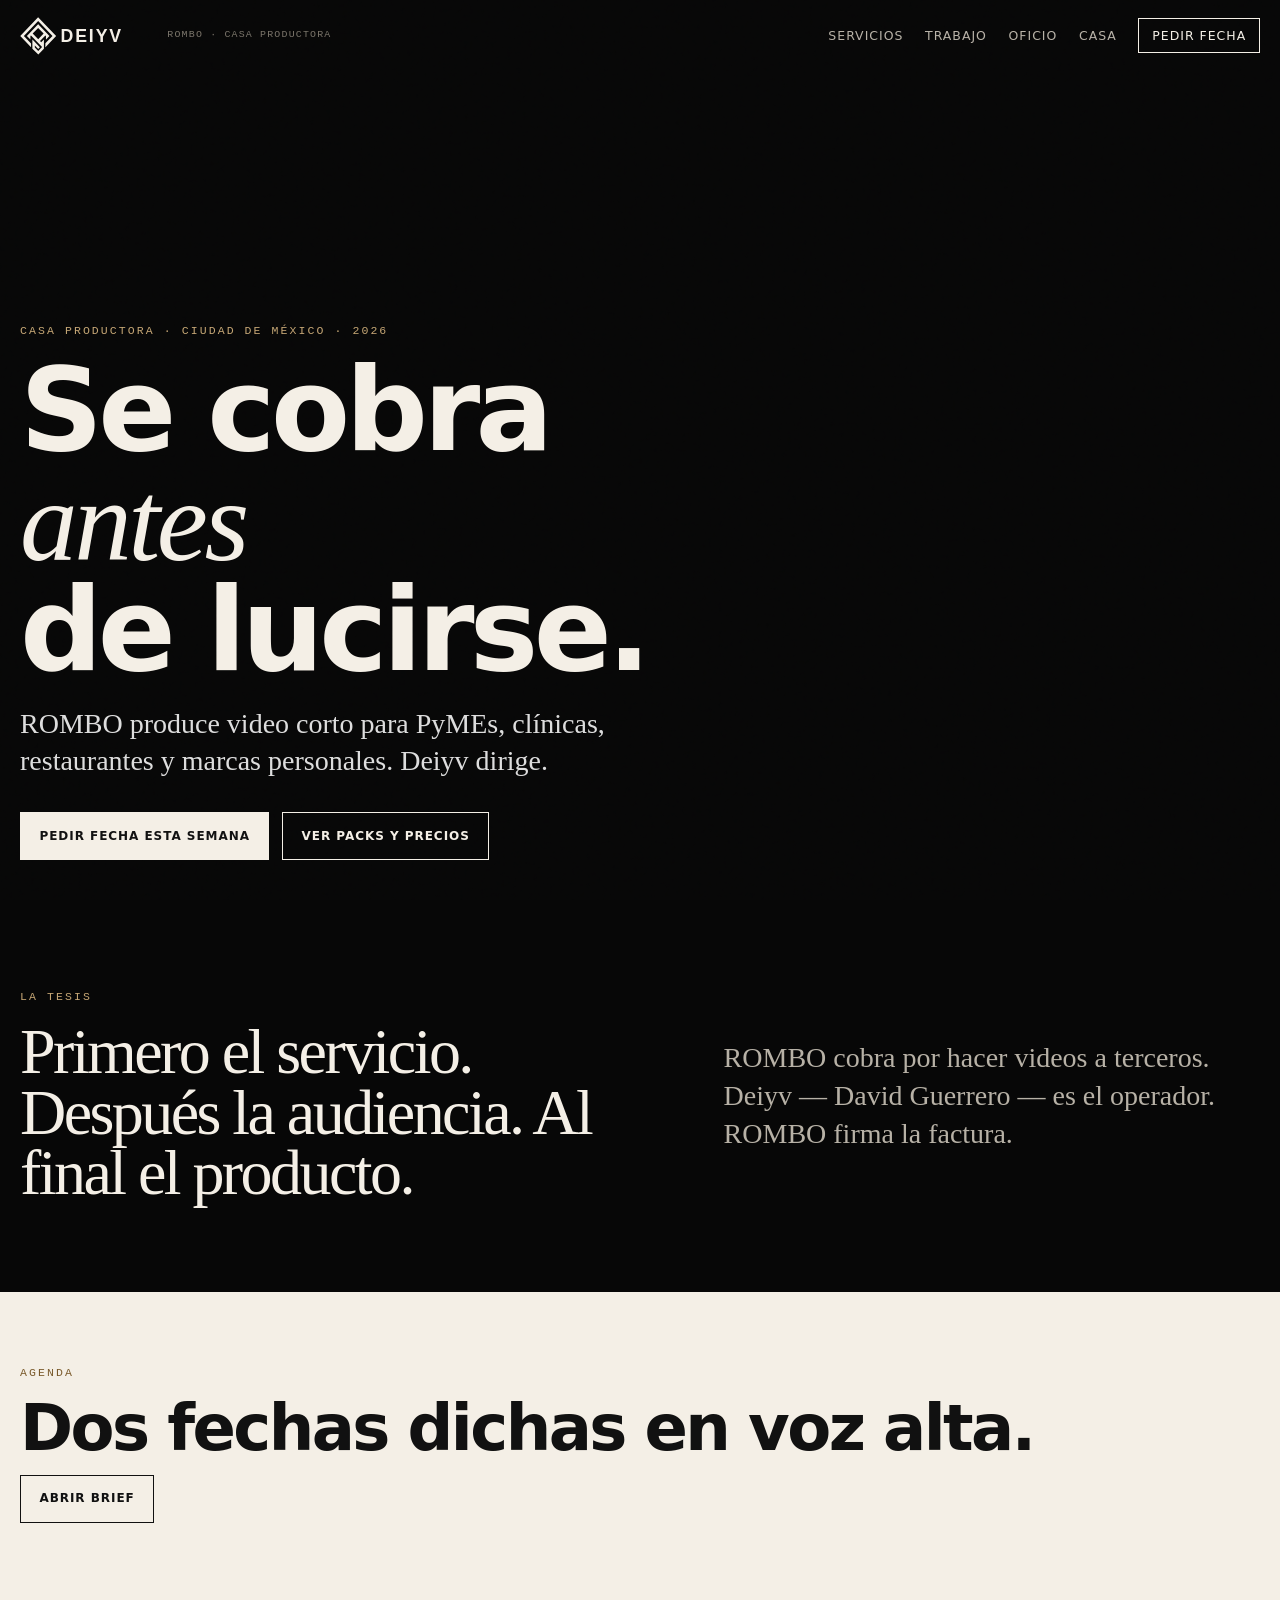
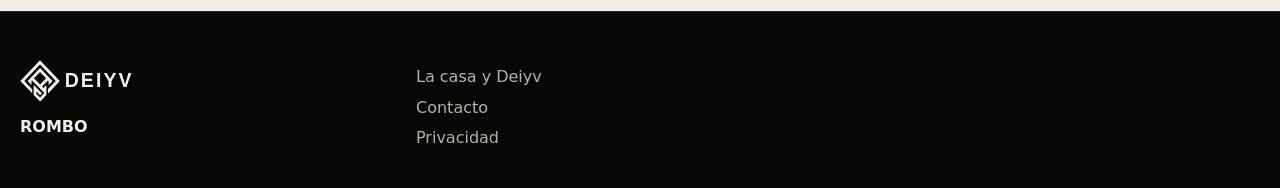
==== index.html @ 8f1da568 "Home ROMBO con lockup vectorial Deiyv." ====
<!DOCTYPE html>
<html lang="es-MX">
<head>
  <meta charset="utf-8">
  <meta name="viewport" content="width=device-width, initial-scale=1">
  <title>ROMBO — Casa productora en Ciudad de México</title>
  <meta name="description" content="Video corto para negocios en CDMX. Pack de reels, testimonials y cobertura. ROMBO es la casa. Deiyv es el oficio.">
  <link rel="canonical" href="https://deiyv.com/">
  <link rel="icon" type="image/svg+xml" href="assets/brand/favicon.svg">
  <link rel="apple-touch-icon" href="assets/brand/favicon.svg">
  <link rel="manifest" href="site.webmanifest">
  <meta name="theme-color" content="#070707">
  <meta property="og:title" content="ROMBO — Casa productora en Ciudad de México">
  <meta property="og:url" content="https://deiyv.com/">
  <link rel="stylesheet" href="css/site.css">
</head>
<body>
  <div class="grain" aria-hidden="true"></div>
  <header class="site-header" data-header>
    <a class="brand" href="index.html" aria-label="Deiyv · ROMBO inicio">
      <img class="brand-lockup" src="assets/brand/deiyv-lockup-header.svg" width="220" height="72" alt="Deiyv">
      <span class="brand-name"><em>ROMBO · Casa productora</em></span>
    </a>
    <button class="nav-toggle" data-nav-toggle type="button" aria-expanded="false" aria-controls="nav">Menú</button>
    <nav id="nav" class="site-nav" data-nav>
      <a href="servicios.html">Servicios</a>
      <a href="trabajo.html">Trabajo</a>
      <a href="oficio.html">Oficio</a>
      <a href="casa.html">Casa</a>
      <a class="nav-cta" href="contacto.html" data-wa>Pedir fecha</a>
    </nav>
  </header>
  <main id="contenido">
    <section class="hero">
      <div class="hero-shade"></div>
      <div class="wrap hero-copy">
        <p class="kicker">Casa productora · Ciudad de México · 2026</p>
        <h1>Se cobra<br><em>antes</em><br>de lucirse.</h1>
        <p class="lead" style="margin-top:1.2rem;color:#ddd">ROMBO produce video corto para PyMEs, clínicas, restaurantes y marcas personales. Deiyv dirige.</p>
        <div class="hero-actions">
          <a class="btn" href="contacto.html" data-wa>Pedir fecha esta semana</a>
          <a class="btn btn-ghost" href="servicios.html">Ver packs y precios</a>
        </div>
      </div>
    </section>
    <section class="section">
      <div class="wrap grid-2">
        <div data-reveal>
          <p class="kicker">La tesis</p>
          <h2 class="serif" style="font-weight:400">Primero el servicio. Después la audiencia. Al final el producto.</h2>
        </div>
        <div data-reveal>
          <p class="lead">ROMBO cobra por hacer videos a terceros. Deiyv — David Guerrero — es el operador. ROMBO firma la factura.</p>
        </div>
      </div>
    </section>
    <section class="cta-band">
      <div class="wrap">
        <p class="kicker">Agenda</p>
        <h2>Dos fechas dichas en voz alta.</h2>
        <p><a class="btn" href="contacto.html">Abrir brief</a></p>
      </div>
    </section>
  </main>
  <footer class="site-footer">
    <div class="wrap foot-grid">
      <div>
        <img class="foot-lockup" src="assets/brand/deiyv-lockup-header.svg" width="180" height="58" alt="Deiyv">
        <strong>ROMBO</strong>
      </div>
      <div>
        <ul>
          <li><a href="casa.html">La casa y Deiyv</a></li>
          <li><a href="contacto.html">Contacto</a></li>
          <li><a href="privacidad.html">Privacidad</a></li>
        </ul>
      </div>
    </div>
  </footer>
  <script src="js/config.js"></script>
  <script src="js/site.js"></script>
</body>
</html>
---- css/site.css ----
:root {
  --bg: #070707;
  --bg-2: #101010;
  --ink: #f4efe6;
  --ink-dim: #b7b1a6;
  --mute: #7a746a;
  --line: rgba(244, 239, 230, 0.12);
  --line-strong: rgba(244, 239, 230, 0.28);
  --paper: #f4efe6;
  --paper-ink: #111111;
  --warm: #c4a574;
  --max: 1240px;
  --nav-h: 72px;
  --ease: cubic-bezier(0.16, 1, 0.3, 1);
}

* { box-sizing: border-box; }
html { scroll-behavior: smooth; }
html, body { margin: 0; padding: 0; }
body {
  font-family: "Syne", system-ui, sans-serif;
  background: var(--bg);
  color: var(--ink);
  line-height: 1.55;
  min-height: 100vh;
  overflow-x: hidden;
}
body.nav-open { overflow: hidden; }
img { max-width: 100%; height: auto; display: block; }
a { color: inherit; }
button, input, select, textarea { font: inherit; color: inherit; }

.skip {
  position: absolute; left: -999px; top: 0;
}
.skip:focus {
  left: 1rem; top: 1rem; z-index: 80;
  background: var(--paper); color: var(--paper-ink);
  padding: .6rem 1rem;
}

.grain {
  pointer-events: none;
  position: fixed; inset: 0; z-index: 70;
  opacity: .07;
  background-image: url("data:image/svg+xml,%3Csvg viewBox='0 0 200 200' xmlns='http://www.w3.org/2000/svg'%3E%3Cfilter id='n'%3E%3CfeTurbulence type='fractalNoise' baseFrequency='.85' numOctaves='4' stitchTiles='stitch'/%3E%3C/filter%3E%3Crect width='100%25' height='100%25' filter='url(%23n)'/%3E%3C/svg%3E");
  mix-blend-mode: overlay;
}

.site-header {
  position: fixed; inset: 0 0 auto 0; z-index: 50;
  height: var(--nav-h);
  display: flex; align-items: center; justify-content: space-between;
  padding: 0 1.25rem;
  border-bottom: 1px solid transparent;
  transition: background .4s var(--ease), border-color .4s var(--ease);
}
.site-header.is-scrolled {
  background: rgba(7,7,7,.78);
  backdrop-filter: blur(16px);
  border-bottom-color: var(--line);
}
.brand {
  display: flex; align-items: center; gap: .7rem;
  text-decoration: none; z-index: 2;
}
.brand-lockup {
  height: 38px; width: auto; max-width: min(210px, 52vw);
  object-fit: contain;
  display: block;
}
.brand img:not(.brand-lockup), .brand svg:not(.brand-lockup) {
  width: 34px; height: 34px;
}
.brand-name {
  display: flex; flex-direction: column; line-height: 1.05;
}
.brand-name strong {
  letter-spacing: .28em; font-size: .72rem; font-weight: 700;
}
.brand-name em {
  font-style: normal; font-size: .62rem; color: var(--mute);
  letter-spacing: .12em; text-transform: uppercase;
  font-family: "IBM Plex Mono", monospace;
}
.nav-toggle {
  display: none;
  background: transparent; border: 1px solid var(--line-strong);
  color: var(--ink); padding: .45rem .75rem;
  letter-spacing: .14em; text-transform: uppercase;
  font-size: .68rem; cursor: pointer;
}
.site-nav {
  display: flex; align-items: center; gap: 1.35rem;
}
.site-nav a {
  text-decoration: none;
  font-size: .78rem;
  letter-spacing: .08em;
  text-transform: uppercase;
  color: var(--ink-dim);
}
.site-nav a:hover, .site-nav a.active { color: var(--ink); }
.nav-cta {
  border: 1px solid var(--paper) !important;
  padding: .45rem .8rem;
  color: var(--paper) !important;
}

.wrap { width: min(var(--max), calc(100% - 2.5rem)); margin: 0 auto; }
.section { padding: 5.5rem 0; }
.section-tight { padding: 3.5rem 0; }

.kicker {
  font-family: "IBM Plex Mono", monospace;
  font-size: .72rem; letter-spacing: .18em; text-transform: uppercase;
  color: var(--warm); margin: 0 0 1rem;
}
h1, h2, .display {
  font-weight: 700;
  letter-spacing: -.04em;
  line-height: .95;
  margin: 0;
}
h1 { font-size: clamp(3.2rem, 9vw, 8.4rem); }
h2 { font-size: clamp(2rem, 5vw, 4.2rem); }
h3 { font-size: 1.2rem; margin: 0 0 .4rem; letter-spacing: -.02em; }
.lead {
  font-family: "Instrument Serif", Georgia, serif;
  font-size: clamp(1.25rem, 2.2vw, 1.75rem);
  font-weight: 400; line-height: 1.35;
  color: var(--ink-dim); max-width: 38rem;
}
.serif { font-family: "Instrument Serif", Georgia, serif; font-weight: 400; }

.hero {
  position: relative;
  min-height: 100svh;
  display: grid;
  align-items: end;
  padding: calc(var(--nav-h) + 1.5rem) 0 2.5rem;
  overflow: hidden;
}
.hero-media {
  position: absolute; inset: 0;
}
.hero-media img {
  width: 100%; height: 100%; object-fit: cover;
  filter: saturate(.75) contrast(1.08);
  animation: drift 22s var(--ease) infinite alternate;
}
@keyframes drift {
  from { transform: scale(1.04) translate3d(0,0,0); }
  to { transform: scale(1.12) translate3d(-2%, -1%, 0); }
}
.hero-shade {
  position: absolute; inset: 0;
  background:
    linear-gradient(180deg, rgba(7,7,7,.25) 0%, rgba(7,7,7,.2) 40%, rgba(7,7,7,.92) 100%),
    radial-gradient(ellipse at 70% 30%, transparent 0%, rgba(7,7,7,.35) 70%);
}
.hero-frame {
  position: absolute;
  inset: 18% auto auto 52%;
  width: min(38vw, 420px);
  aspect-ratio: 1;
  border: 1px solid rgba(244,239,230,.35);
  transform: rotate(45deg);
  pointer-events: none;
  animation: pulse 6s ease-in-out infinite;
}
@keyframes pulse {
  0%, 100% { opacity: .28; }
  50% { opacity: .55; }
}
.hero-copy { position: relative; z-index: 2; }
.hero-copy h1 span {
  display: block;
}
.hero-copy h1 em {
  font-style: italic;
  font-family: "Instrument Serif", Georgia, serif;
  font-weight: 400;
  letter-spacing: -.03em;
}
.hero-actions {
  display: flex; flex-wrap: wrap; gap: .8rem;
  margin-top: 2rem;
}

.btn {
  display: inline-flex; align-items: center; justify-content: center;
  gap: .5rem; text-decoration: none;
  padding: .85rem 1.15rem;
  border: 1px solid var(--paper);
  background: var(--paper); color: var(--paper-ink);
  letter-spacing: .08em; text-transform: uppercase;
  font-size: .75rem; font-weight: 700;
  transition: transform .35s var(--ease), background .35s var(--ease), color .35s var(--ease);
}
.btn:hover { transform: translateY(-2px); }
.btn-ghost {
  background: transparent; color: var(--ink);
}
.btn-ghost:hover { background: var(--ink); color: var(--bg); }

.marquee {
  border-block: 1px solid var(--line);
  overflow: hidden; white-space: nowrap;
  padding: .85rem 0;
  font-family: "IBM Plex Mono", monospace;
  font-size: .78rem; letter-spacing: .16em; text-transform: uppercase;
  color: var(--ink-dim);
}
.marquee-track {
  display: inline-block;
  animation: slide 28s linear infinite;
}
@keyframes slide {
  from { transform: translateX(0); }
  to { transform: translateX(-50%); }
}

.grid-2 { display: grid; grid-template-columns: 1.1fr .9fr; gap: 3rem; align-items: center; }
.grid-3 { display: grid; grid-template-columns: repeat(3, 1fr); gap: 1rem; }
.grid-4 { display: grid; grid-template-columns: repeat(4, 1fr); gap: 1rem; }
.split { display: grid; grid-template-columns: .8fr 1.2fr; gap: 3rem; align-items: start; }

.rule {
  height: 1px; background: var(--line); border: 0; margin: 0 0 2rem;
}

.card {
  background: var(--bg-2);
  border: 1px solid var(--line);
  padding: 1.4rem 1.35rem 1.5rem;
  transform: perspective(700px) rotateX(var(--rx, 0)) rotateY(var(--ry, 0));
  transform-style: preserve-3d;
  transition: transform .2s ease, border-color .3s ease;
}
.card:hover { border-color: var(--line-strong); }
.card .num {
  font-family: "IBM Plex Mono", monospace;
  font-size: .7rem; letter-spacing: .16em; color: var(--warm);
  margin-bottom: .8rem;
}
.card p { color: var(--ink-dim); margin: 0; font-size: .95rem; }
.price {
  margin-top: 1.1rem;
  font-size: 1.35rem; letter-spacing: -.03em;
}
.price small {
  display: block; font-size: .72rem; color: var(--mute);
  letter-spacing: .06em; text-transform: uppercase; margin-top: .2rem;
}

.work-grid {
  display: grid;
  grid-template-columns: 1.4fr 1fr 1fr;
  grid-template-rows: auto auto;
  gap: .7rem;
}
.shot {
  position: relative; overflow: hidden; background: #111;
  min-height: 240px;
}
.shot img {
  width: 100%; height: 100%; object-fit: cover;
  transition: transform 1.1s var(--ease), filter .6s ease;
  filter: grayscale(.25) contrast(1.05);
}
.shot:hover img { transform: scale(1.06); filter: grayscale(0) contrast(1.08); }
.shot-lg { grid-row: 1 / span 2; min-height: 520px; }
.shot figcaption {
  position: absolute; left: 0; right: 0; bottom: 0;
  padding: 1rem 1.05rem .9rem;
  background: linear-gradient(transparent, rgba(0,0,0,.78));
  font-size: .78rem; letter-spacing: .08em; text-transform: uppercase;
}

.steps { counter-reset: step; }
.step {
  display: grid; grid-template-columns: 5.5rem 1fr; gap: 1rem;
  padding: 1.3rem 0;
  border-top: 1px solid var(--line);
}
.step:last-child { border-bottom: 1px solid var(--line); }
.step .idx {
  font-family: "IBM Plex Mono", monospace;
  color: var(--warm); letter-spacing: .12em;
}
.step p { margin: .35rem 0 0; color: var(--ink-dim); }

.quote {
  font-family: "Instrument Serif", Georgia, serif;
  font-size: clamp(1.6rem, 3.4vw, 2.6rem);
  line-height: 1.2;
  max-width: 18ch;
}

.media-frame {
  overflow: hidden; border: 1px solid var(--line);
}
.media-frame img { width: 100%; aspect-ratio: 4/3; object-fit: cover; }

.article-list { display: grid; gap: 0; }
.article-row {
  display: grid; grid-template-columns: 7rem 1fr auto;
  gap: 1.2rem; align-items: baseline;
  padding: 1.25rem 0;
  border-top: 1px solid var(--line);
  text-decoration: none;
}
.article-row:last-child { border-bottom: 1px solid var(--line); }
.article-row time {
  font-family: "IBM Plex Mono", monospace;
  font-size: .72rem; color: var(--mute); letter-spacing: .08em;
}
.article-row strong { font-size: 1.15rem; letter-spacing: -.02em; }
.article-row span { color: var(--mute); font-size: .8rem; letter-spacing: .08em; text-transform: uppercase; }

.cta-band {
  background: var(--paper); color: var(--paper-ink);
  padding: 4.5rem 0;
}
.cta-band .kicker { color: #7a5a2b; }
.cta-band .btn { border-color: #111; }

.site-footer {
  padding: 3rem 0 2rem;
  border-top: 1px solid var(--line);
}
.foot-grid {
  display: grid; grid-template-columns: 1.4fr 1fr 1fr 1fr;
  gap: 2rem;
}
.site-footer a { text-decoration: none; color: var(--ink-dim); }
.site-footer a:hover { color: var(--ink); }
.site-footer ul { list-style: none; margin: 0; padding: 0; }
.site-footer li { margin: .35rem 0; }
.foot-lockup {
  height: 42px; width: auto; max-width: 200px;
  display: block; margin: 0 0 .85rem;
  object-fit: contain;
}
.foot-note {
  margin-top: 2.4rem; padding-top: 1.2rem;
  border-top: 1px solid var(--line);
  color: var(--mute); font-size: .8rem;
  display: flex; justify-content: space-between; gap: 1rem; flex-wrap: wrap;
}

.page-hero {
  padding: calc(var(--nav-h) + 3.2rem) 0 2.2rem;
}
.page-hero h1 { font-size: clamp(2.6rem, 7vw, 5.6rem); max-width: 16ch; }

.prose { max-width: 42rem; }
.prose p, .prose li { color: var(--ink-dim); }
.prose h2 { margin: 2.4rem 0 .8rem; font-size: clamp(1.6rem, 3vw, 2.3rem); }
.prose a { text-decoration: underline; text-underline-offset: 3px; }

.faq details {
  border-top: 1px solid var(--line);
  padding: 1rem 0;
}
.faq details:last-child { border-bottom: 1px solid var(--line); }
.faq summary {
  cursor: pointer; font-weight: 700; letter-spacing: -.02em;
  list-style: none;
}
.faq summary::-webkit-details-marker { display: none; }
.faq p { color: var(--ink-dim); margin: .6rem 0 0; }

.form {
  display: grid; gap: .8rem;
}
.field { display: grid; gap: .35rem; }
.field span {
  font-family: "IBM Plex Mono", monospace;
  font-size: .68rem; letter-spacing: .12em; text-transform: uppercase;
  color: var(--mute);
}
.field input, .field select, .field textarea {
  background: transparent;
  border: 1px solid var(--line-strong);
  padding: .8rem .85rem;
  outline: none;
}
.field input:focus, .field select:focus, .field textarea:focus {
  border-color: var(--paper);
}
.form-note { color: var(--mute); font-size: .85rem; }

[data-reveal] {
  opacity: 0;
  transform: translateY(22px);
  transition: opacity .8s var(--ease), transform .8s var(--ease);
  transition-delay: var(--d, 0ms);
}
[data-reveal].is-in { opacity: 1; transform: none; }

.logos-duo {
  display: grid; grid-template-columns: 1fr 1fr; gap: 1rem;
}
.logo-tile {
  background: #fff; color: #111;
  padding: 2rem; border: 1px solid var(--line);
  display: grid; place-items: center;
  min-height: 240px;
}
.logo-tile img { width: min(420px, 88%); height: auto; }
.logo-tile--mark img { width: min(180px, 55%); }
.logo-tile figcaption {
  margin-top: 1rem; font-size: .75rem;
  letter-spacing: .1em; text-transform: uppercase;
  color: #555; text-align: center;
}

table {
  width: 100%; border-collapse: collapse;
  font-size: .92rem;
}
th, td {
  text-align: left; padding: .8rem .2rem;
  border-bottom: 1px solid var(--line);
  vertical-align: top;
}
th {
  font-family: "IBM Plex Mono", monospace;
  font-size: .68rem; letter-spacing: .12em; text-transform: uppercase;
  color: var(--mute); font-weight: 500;
}

@media (max-width: 960px) {
  .grid-2, .split, .work-grid, .foot-grid, .grid-4 {
    grid-template-columns: 1fr;
  }
  .grid-3 { grid-template-columns: 1fr; }
  .shot-lg { min-height: 320px; }
  .article-row { grid-template-columns: 1fr; gap: .3rem; }
  .hero-frame { display: none; }
}

@media (max-width: 760px) {
  .nav-toggle { display: block; z-index: 3; }
  .site-nav {
    position: fixed; inset: 0;
    background: rgba(7,7,7,.96);
    flex-direction: column; justify-content: center;
    gap: 1.4rem;
    transform: translateY(-110%);
    transition: transform .45s var(--ease);
  }
  .site-nav.is-open { transform: none; }
  .site-nav a { font-size: 1.15rem; }
  .wrap { width: min(var(--max), calc(100% - 1.6rem)); }
  .brand-name { display: none; }
  .brand-lockup { height: 32px; max-width: min(168px, 58vw); }
}
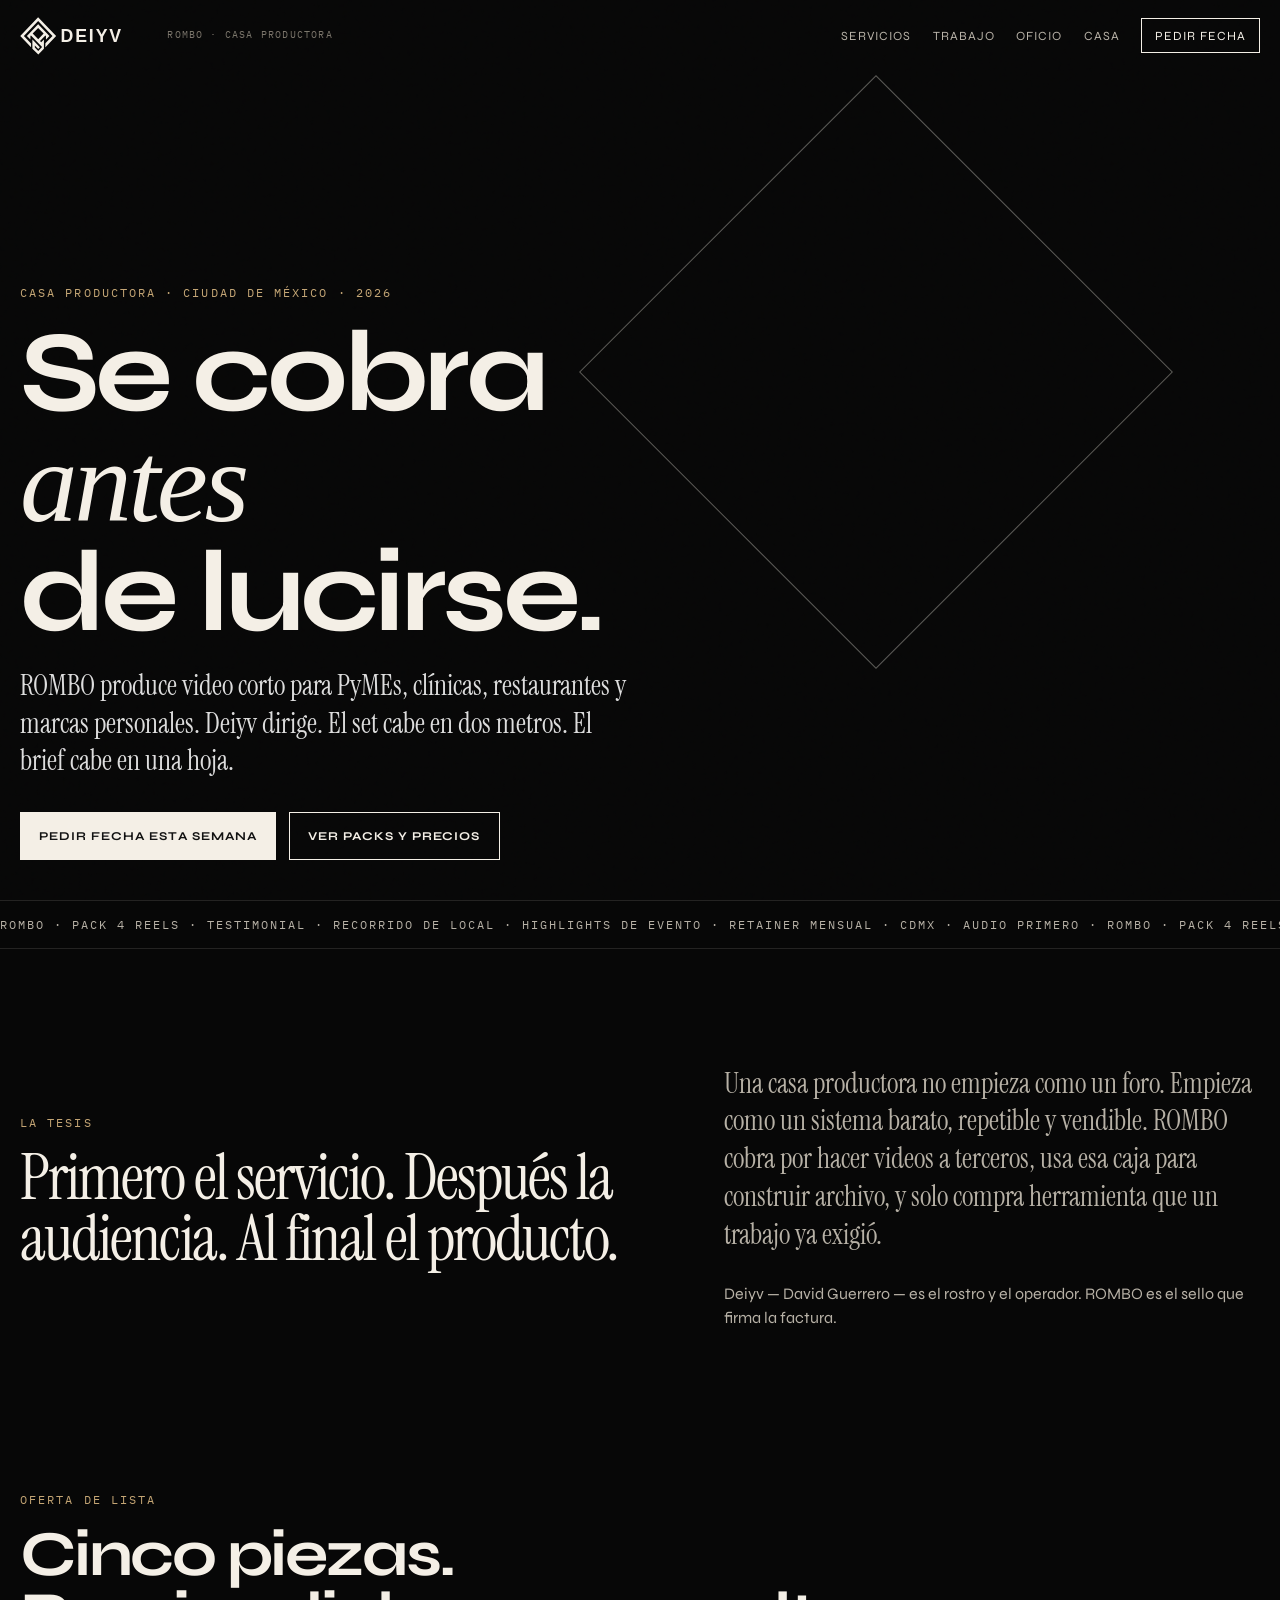
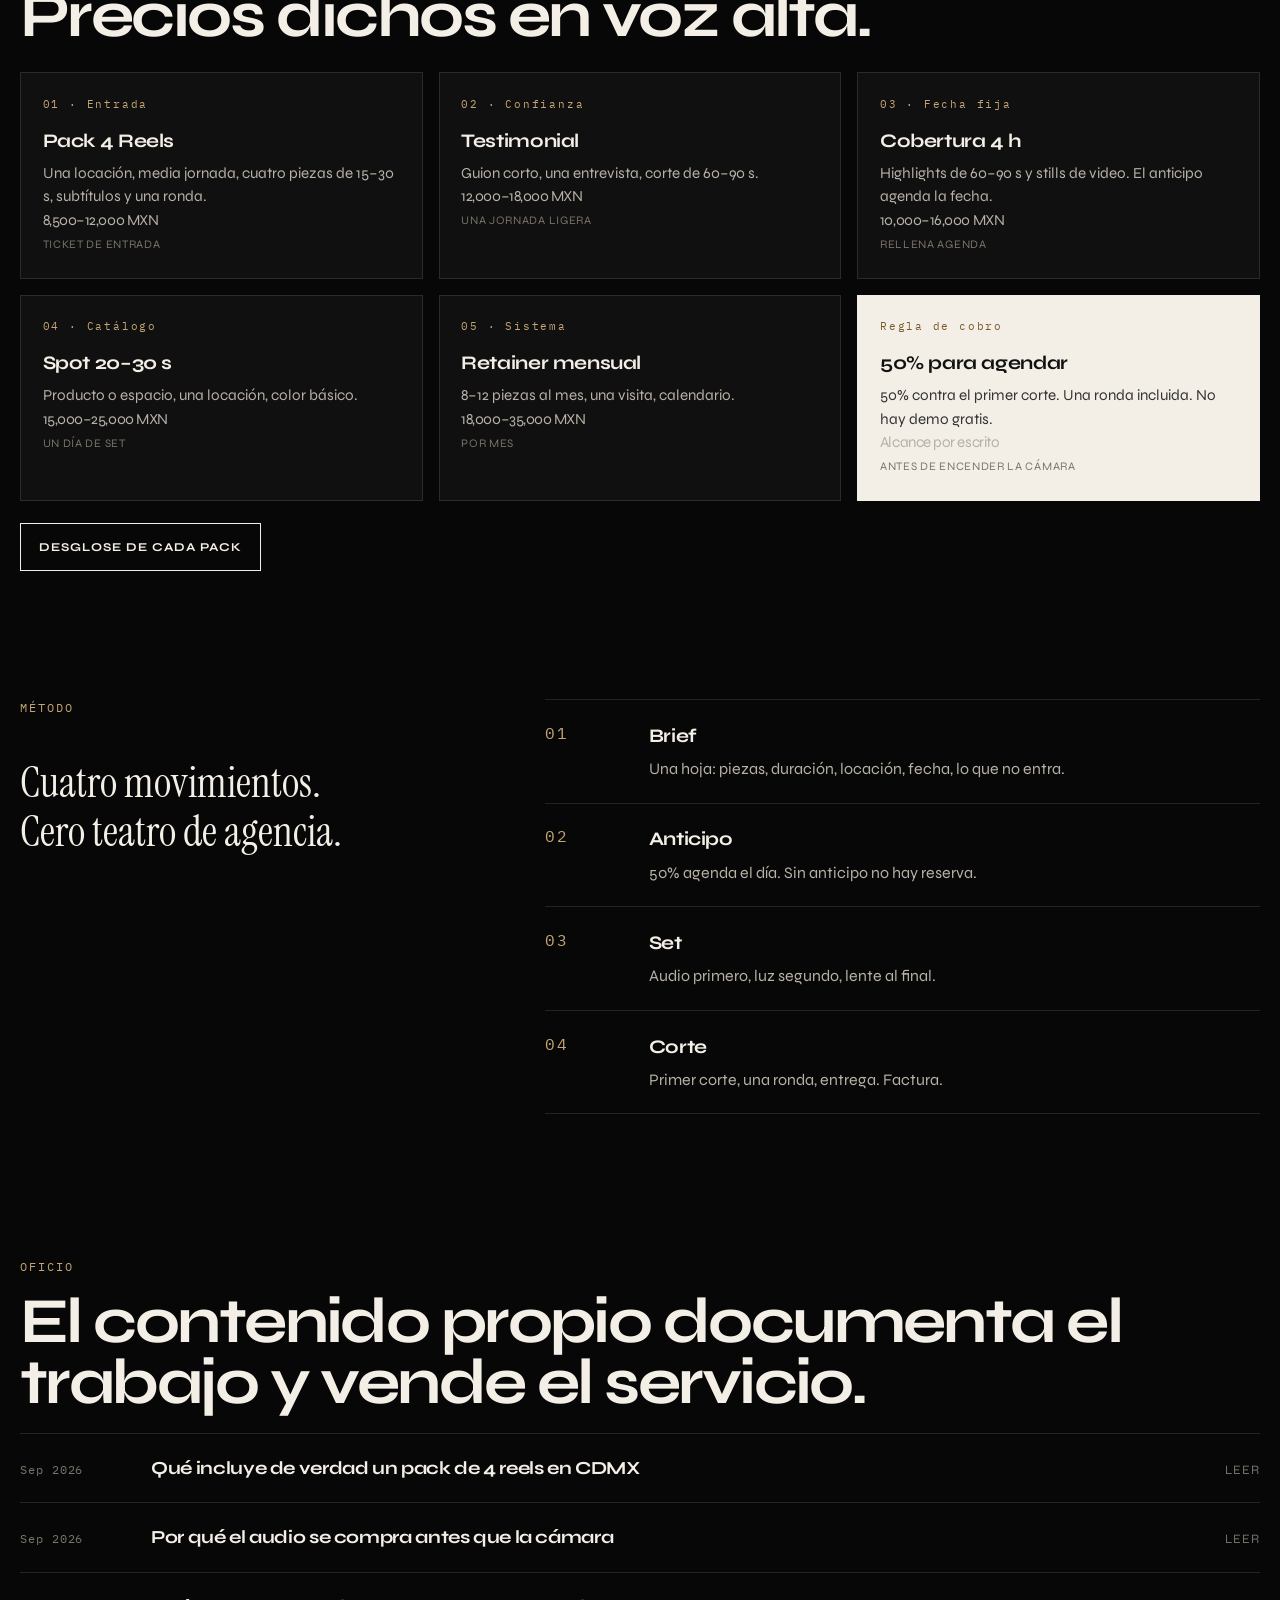
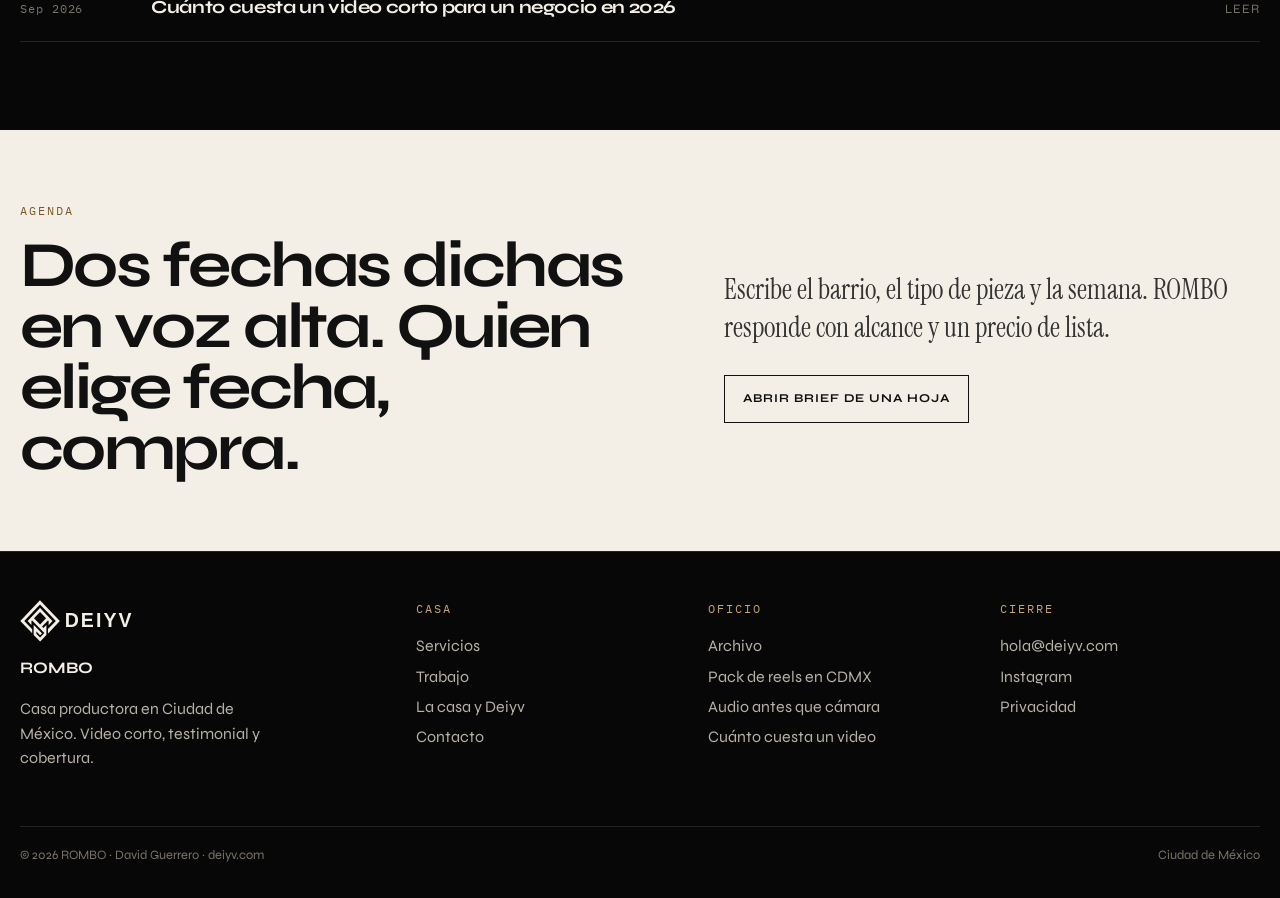
==== commit 9c1ab988: "Restaura el home completo: oferta, método, oficio y lockup." ====
--- a/index.html
+++ b/index.html
@@ -4,18 +4,28 @@
   <meta charset="utf-8">
   <meta name="viewport" content="width=device-width, initial-scale=1">
   <title>ROMBO — Casa productora en Ciudad de México</title>
-  <meta name="description" content="Video corto para negocios en CDMX. Pack de reels, testimonials y cobertura. ROMBO es la casa. Deiyv es el oficio.">
+  <meta name="description" content="Video corto para negocios en CDMX. Pack de reels, testimonials y cobertura con anticipo, alcance cerrado y entrega puntual. ROMBO es la casa. Deiyv es el oficio.">
+  <meta name="robots" content="index,follow,max-image-preview:large">
+  <meta name="author" content="David Guerrero · ROMBO">
   <link rel="canonical" href="https://deiyv.com/">
   <link rel="icon" type="image/svg+xml" href="assets/brand/favicon.svg">
   <link rel="apple-touch-icon" href="assets/brand/favicon.svg">
   <link rel="manifest" href="site.webmanifest">
   <meta name="theme-color" content="#070707">
+  <meta property="og:type" content="website">
+  <meta property="og:locale" content="es_MX">
+  <meta property="og:site_name" content="ROMBO">
   <meta property="og:title" content="ROMBO — Casa productora en Ciudad de México">
+  <meta property="og:description" content="Video corto para negocios en CDMX. Pack de reels, testimonials y cobertura. ROMBO es la casa. Deiyv es el oficio.">
   <meta property="og:url" content="https://deiyv.com/">
+  <link rel="preconnect" href="https://fonts.googleapis.com">
+  <link rel="preconnect" href="https://fonts.gstatic.com" crossorigin>
+  <link href="https://fonts.googleapis.com/css2?family=IBM+Plex+Mono:wght@400;500&family=Instrument+Serif:ital@0;1&family=Syne:wght@500;600;700;800&display=swap" rel="stylesheet">
   <link rel="stylesheet" href="css/site.css">
 </head>
 <body>
   <div class="grain" aria-hidden="true"></div>
+  <a class="skip" href="#contenido">Saltar al contenido</a>
   <header class="site-header" data-header>
     <a class="brand" href="index.html" aria-label="Deiyv · ROMBO inicio">
       <img class="brand-lockup" src="assets/brand/deiyv-lockup-header.svg" width="220" height="72" alt="Deiyv">
@@ -33,32 +43,82 @@
   <main id="contenido">
     <section class="hero">
       <div class="hero-shade"></div>
+      <div class="hero-frame" aria-hidden="true"></div>
       <div class="wrap hero-copy">
         <p class="kicker">Casa productora · Ciudad de México · 2026</p>
         <h1>Se cobra<br><em>antes</em><br>de lucirse.</h1>
-        <p class="lead" style="margin-top:1.2rem;color:#ddd">ROMBO produce video corto para PyMEs, clínicas, restaurantes y marcas personales. Deiyv dirige.</p>
+        <p class="lead" style="margin-top:1.2rem;color:#ddd">ROMBO produce video corto para PyMEs, clínicas, restaurantes y marcas personales. Deiyv dirige. El set cabe en dos metros. El brief cabe en una hoja.</p>
         <div class="hero-actions">
           <a class="btn" href="contacto.html" data-wa>Pedir fecha esta semana</a>
           <a class="btn btn-ghost" href="servicios.html">Ver packs y precios</a>
         </div>
       </div>
     </section>
+    <div class="marquee" aria-hidden="true">
+      <div class="marquee-track">ROMBO · PACK 4 REELS · TESTIMONIAL · RECORRIDO DE LOCAL · HIGHLIGHTS DE EVENTO · RETAINER MENSUAL · CDMX · AUDIO PRIMERO · ROMBO · PACK 4 REELS · TESTIMONIAL · RECORRIDO DE LOCAL · HIGHLIGHTS DE EVENTO · RETAINER MENSUAL · CDMX · AUDIO PRIMERO ·</div>
+    </div>
     <section class="section">
       <div class="wrap grid-2">
         <div data-reveal>
           <p class="kicker">La tesis</p>
-          <h2 class="serif" style="font-weight:400">Primero el servicio. Después la audiencia. Al final el producto.</h2>
+          <h2 class="serif" style="font-weight:400;letter-spacing:-.03em">Primero el servicio. Después la audiencia. Al final el producto.</h2>
         </div>
         <div data-reveal>
-          <p class="lead">ROMBO cobra por hacer videos a terceros. Deiyv — David Guerrero — es el operador. ROMBO firma la factura.</p>
+          <p class="lead">Una casa productora no empieza como un foro. Empieza como un sistema barato, repetible y vendible. ROMBO cobra por hacer videos a terceros, usa esa caja para construir archivo, y solo compra herramienta que un trabajo ya exigió.</p>
+          <p style="color:var(--ink-dim);margin-top:1rem">Deiyv — David Guerrero — es el rostro y el operador. ROMBO es el sello que firma la factura.</p>
+        </div>
+      </div>
+    </section>
+    <section class="section-tight">
+      <div class="wrap">
+        <p class="kicker" data-reveal>Oferta de lista</p>
+        <h2 data-reveal style="margin-bottom:1.6rem">Cinco piezas.<br>Precios dichos en voz alta.</h2>
+        <div class="grid-3">
+          <article class="card" data-tilt data-reveal><p class="num">01 · Entrada</p><h3>Pack 4 Reels</h3><p>Una locación, media jornada, cuatro piezas de 15–30 s, subtítulos y una ronda.</p><p class="price">8,500–12,000 MXN<small>Ticket de entrada</small></p></article>
+          <article class="card" data-tilt data-reveal><p class="num">02 · Confianza</p><h3>Testimonial</h3><p>Guion corto, una entrevista, corte de 60–90 s.</p><p class="price">12,000–18,000 MXN<small>Una jornada ligera</small></p></article>
+          <article class="card" data-tilt data-reveal><p class="num">03 · Fecha fija</p><h3>Cobertura 4 h</h3><p>Highlights de 60–90 s y stills de video. El anticipo agenda la fecha.</p><p class="price">10,000–16,000 MXN<small>Rellena agenda</small></p></article>
+          <article class="card" data-tilt data-reveal><p class="num">04 · Catálogo</p><h3>Spot 20–30 s</h3><p>Producto o espacio, una locación, color básico.</p><p class="price">15,000–25,000 MXN<small>Un día de set</small></p></article>
+          <article class="card" data-tilt data-reveal><p class="num">05 · Sistema</p><h3>Retainer mensual</h3><p>8–12 piezas al mes, una visita, calendario.</p><p class="price">18,000–35,000 MXN<small>Por mes</small></p></article>
+          <article class="card" data-reveal style="background:var(--paper);color:var(--paper-ink)"><p class="num" style="color:#7a5a2b">Regla de cobro</p><h3>50% para agendar</h3><p style="color:#333">50% contra el primer corte. Una ronda incluida. No hay demo gratis.</p><p class="price">Alcance por escrito<small>Antes de encender la cámara</small></p></article>
+        </div>
+        <p style="margin-top:1.4rem"><a class="btn btn-ghost" href="servicios.html">Desglose de cada pack</a></p>
+      </div>
+    </section>
+    <section class="section-tight">
+      <div class="wrap split">
+        <div data-reveal>
+          <p class="kicker">Método</p>
+          <p class="quote">Cuatro movimientos. Cero teatro de agencia.</p>
+        </div>
+        <div class="steps" data-reveal>
+          <div class="step"><span class="idx">01</span><div><h3>Brief</h3><p>Una hoja: piezas, duración, locación, fecha, lo que no entra.</p></div></div>
+          <div class="step"><span class="idx">02</span><div><h3>Anticipo</h3><p>50% agenda el día. Sin anticipo no hay reserva.</p></div></div>
+          <div class="step"><span class="idx">03</span><div><h3>Set</h3><p>Audio primero, luz segundo, lente al final.</p></div></div>
+          <div class="step"><span class="idx">04</span><div><h3>Corte</h3><p>Primer corte, una ronda, entrega. Factura.</p></div></div>
+        </div>
+      </div>
+    </section>
+    <section class="section">
+      <div class="wrap">
+        <p class="kicker" data-reveal>Oficio</p>
+        <h2 data-reveal style="margin-bottom:1.2rem">El contenido propio documenta el trabajo y vende el servicio.</h2>
+        <div class="article-list">
+          <a class="article-row" href="oficio/pack-reels-cdmx.html" data-reveal><time datetime="2026-09">Sep 2026</time><strong>Qué incluye de verdad un pack de 4 reels en CDMX</strong><span>Leer</span></a>
+          <a class="article-row" href="oficio/audio-antes-que-camara.html" data-reveal><time datetime="2026-09">Sep 2026</time><strong>Por qué el audio se compra antes que la cámara</strong><span>Leer</span></a>
+          <a class="article-row" href="oficio/cuanto-cuesta-un-video.html" data-reveal><time datetime="2026-09">Sep 2026</time><strong>Cuánto cuesta un video corto para un negocio en 2026</strong><span>Leer</span></a>
         </div>
       </div>
     </section>
     <section class="cta-band">
-      <div class="wrap">
-        <p class="kicker">Agenda</p>
-        <h2>Dos fechas dichas en voz alta.</h2>
-        <p><a class="btn" href="contacto.html">Abrir brief</a></p>
+      <div class="wrap grid-2">
+        <div>
+          <p class="kicker">Agenda</p>
+          <h2>Dos fechas dichas en voz alta. Quien elige fecha, compra.</h2>
+        </div>
+        <div>
+          <p class="lead" style="color:#333">Escribe el barrio, el tipo de pieza y la semana. ROMBO responde con alcance y un precio de lista.</p>
+          <p style="margin-top:1.4rem"><a class="btn" href="contacto.html">Abrir brief de una hoja</a></p>
+        </div>
       </div>
     </section>
   </main>
@@ -67,14 +127,38 @@
       <div>
         <img class="foot-lockup" src="assets/brand/deiyv-lockup-header.svg" width="180" height="58" alt="Deiyv">
         <strong>ROMBO</strong>
+        <p style="color:var(--ink-dim);max-width:28ch">Casa productora en Ciudad de México. Video corto, testimonial y cobertura.</p>
       </div>
       <div>
+        <p class="kicker">Casa</p>
         <ul>
+          <li><a href="servicios.html">Servicios</a></li>
+          <li><a href="trabajo.html">Trabajo</a></li>
           <li><a href="casa.html">La casa y Deiyv</a></li>
           <li><a href="contacto.html">Contacto</a></li>
+        </ul>
+      </div>
+      <div>
+        <p class="kicker">Oficio</p>
+        <ul>
+          <li><a href="oficio.html">Archivo</a></li>
+          <li><a href="oficio/pack-reels-cdmx.html">Pack de reels en CDMX</a></li>
+          <li><a href="oficio/audio-antes-que-camara.html">Audio antes que cámara</a></li>
+          <li><a href="oficio/cuanto-cuesta-un-video.html">Cuánto cuesta un video</a></li>
+        </ul>
+      </div>
+      <div>
+        <p class="kicker">Cierre</p>
+        <ul>
+          <li><a href="mailto:hola@deiyv.com">hola@deiyv.com</a></li>
+          <li><a href="https://instagram.com/deiyv" rel="noopener">Instagram</a></li>
           <li><a href="privacidad.html">Privacidad</a></li>
         </ul>
       </div>
+    </div>
+    <div class="wrap foot-note">
+      <span>© <span data-year>2026</span> ROMBO · David Guerrero · deiyv.com</span>
+      <span>Ciudad de México</span>
     </div>
   </footer>
   <script src="js/config.js"></script>
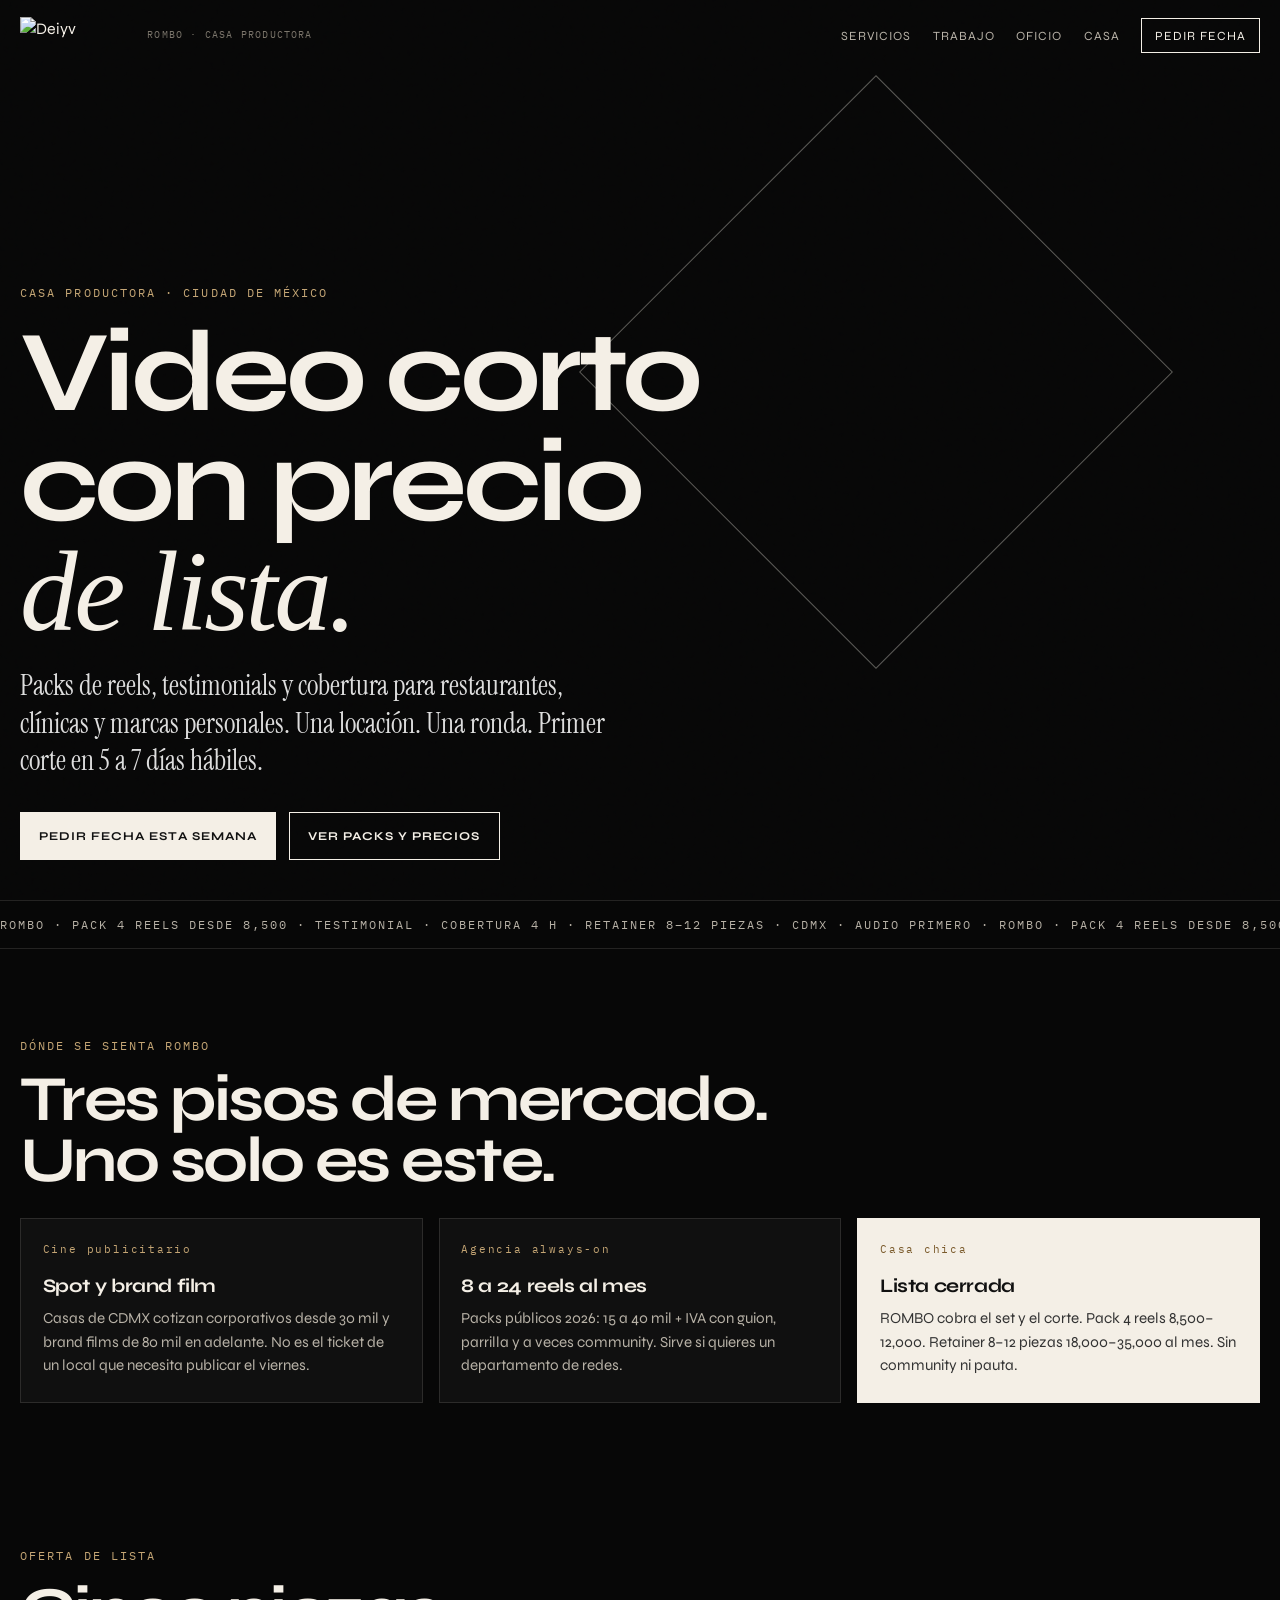
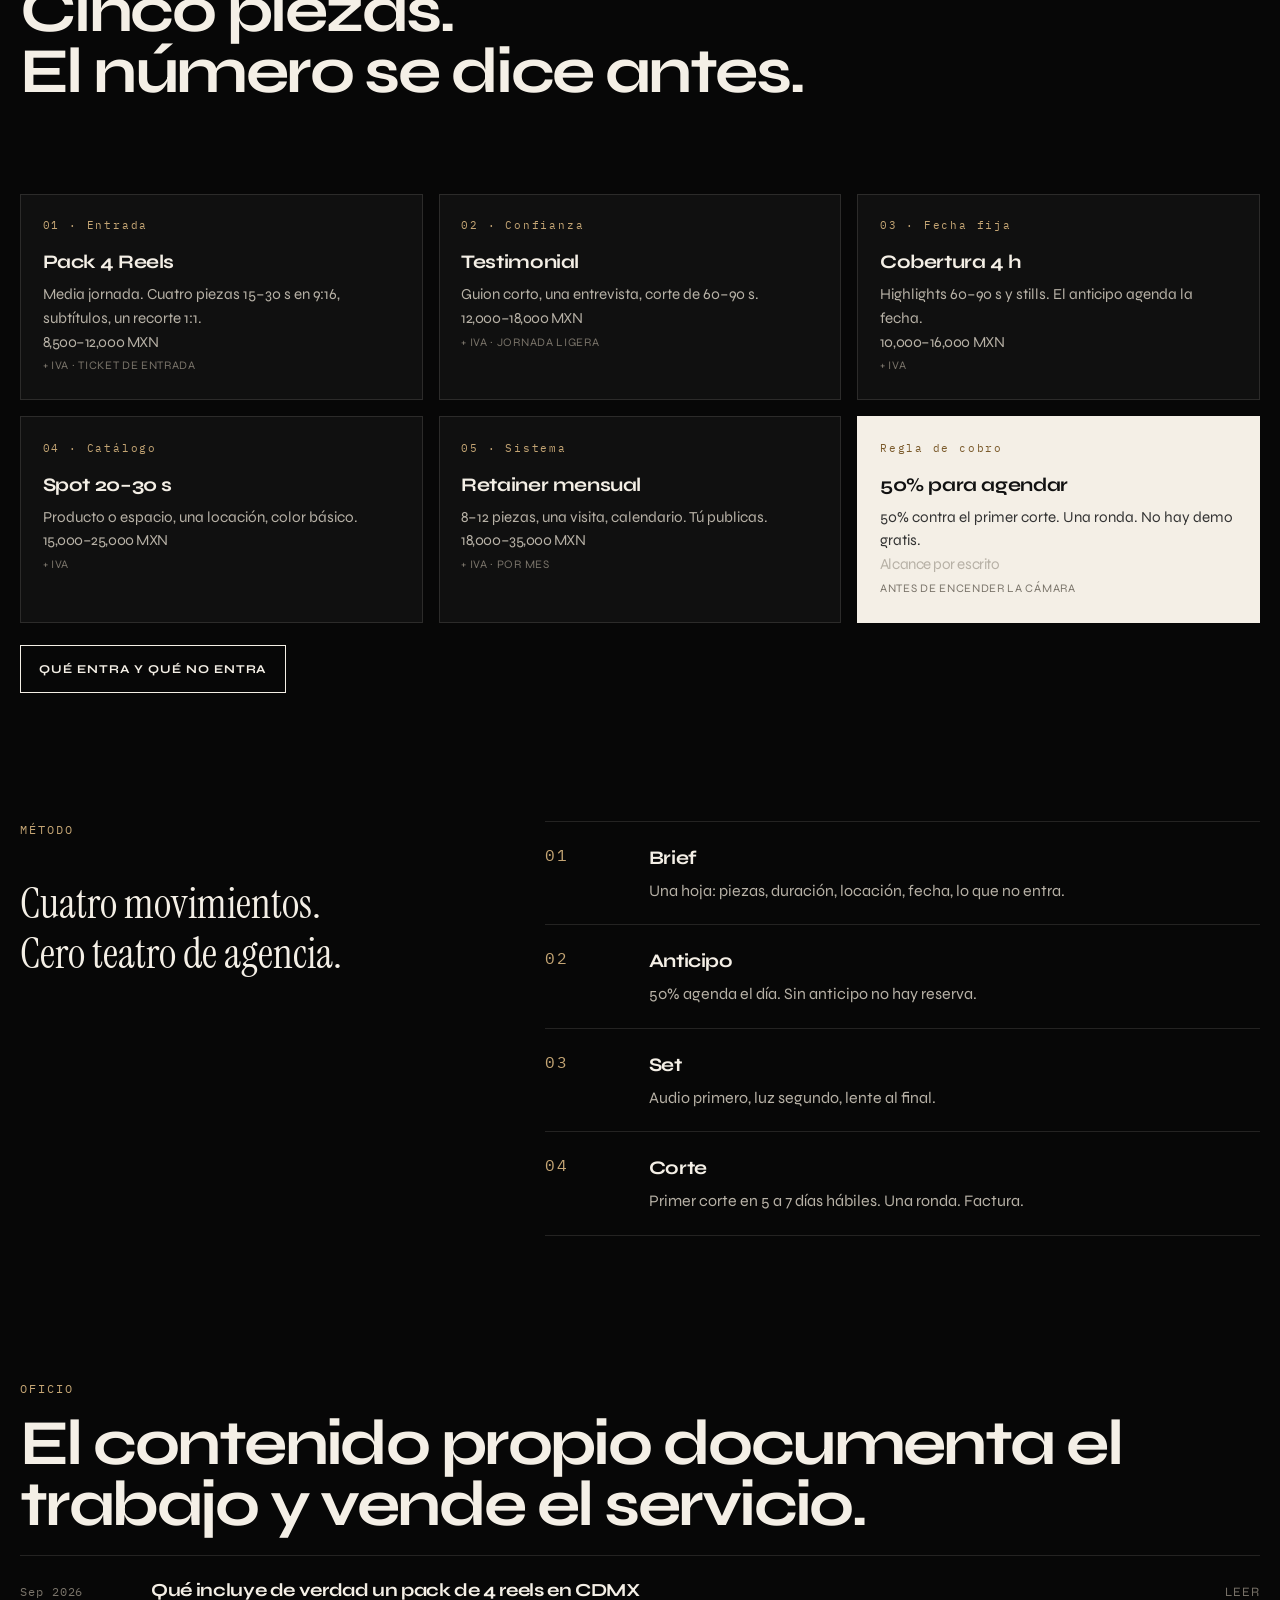
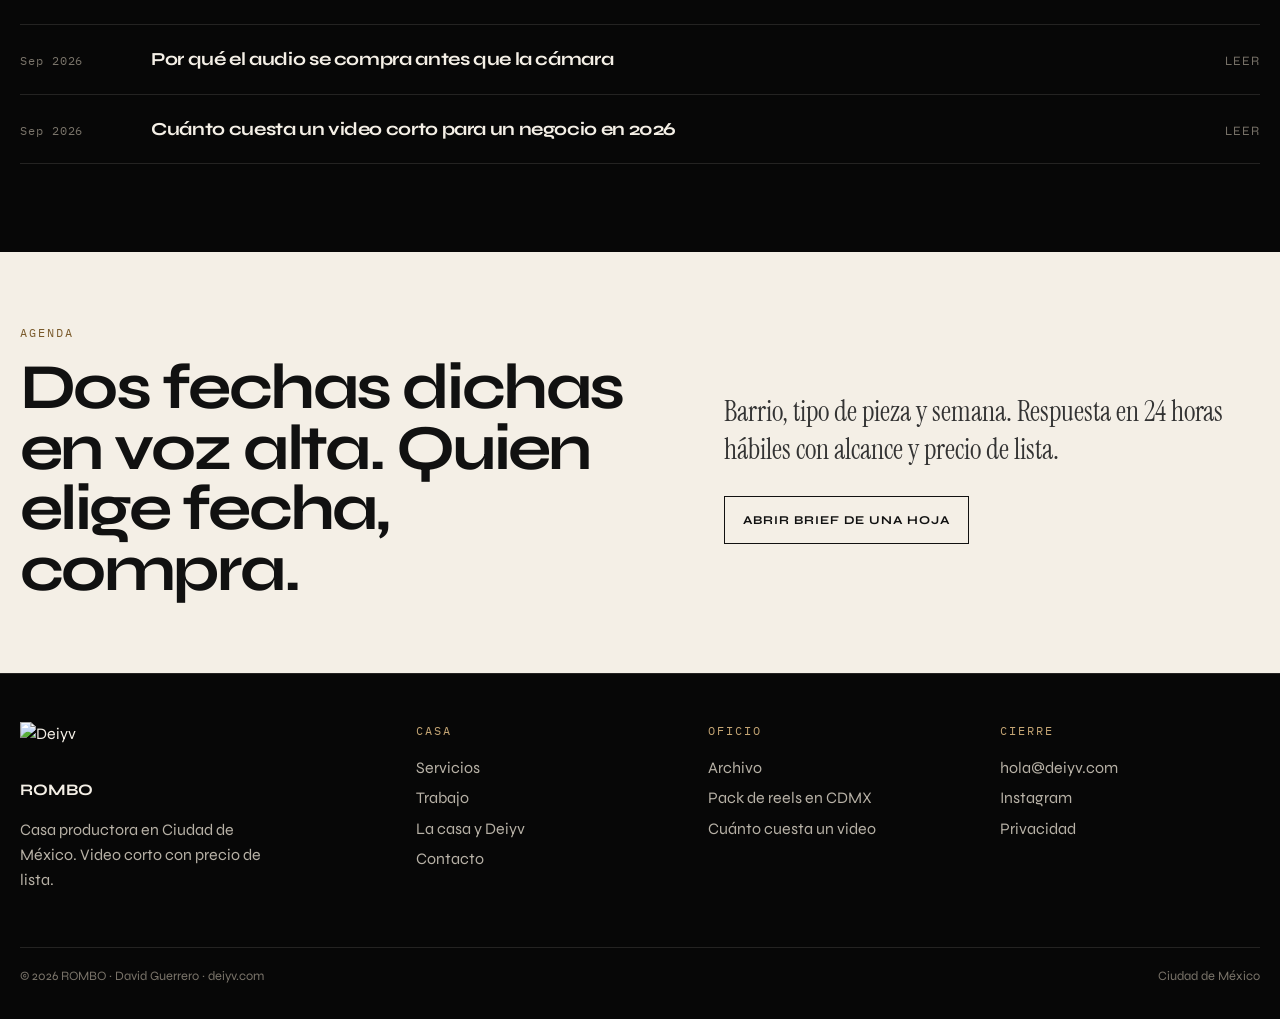
==== commit 74fe836d: "Home: precio de lista, tres pisos de mercado CDMX y lockup oficial" ====
--- a/index.html
+++ b/index.html
@@ -3,8 +3,8 @@
 <head>
   <meta charset="utf-8">
   <meta name="viewport" content="width=device-width, initial-scale=1">
-  <title>ROMBO — Casa productora en Ciudad de México</title>
-  <meta name="description" content="Video corto para negocios en CDMX. Pack de reels, testimonials y cobertura con anticipo, alcance cerrado y entrega puntual. ROMBO es la casa. Deiyv es el oficio.">
+  <title>ROMBO — Video corto para negocios en CDMX</title>
+  <meta name="description" content="Casa productora en Ciudad de México. Pack de 4 reels desde 8,500 MXN, testimonials y cobertura con precio de lista, brief de una hoja y primer corte en 5–7 días.">
   <meta name="robots" content="index,follow,max-image-preview:large">
   <meta name="author" content="David Guerrero · ROMBO">
   <link rel="canonical" href="https://deiyv.com/">
@@ -15,8 +15,8 @@
   <meta property="og:type" content="website">
   <meta property="og:locale" content="es_MX">
   <meta property="og:site_name" content="ROMBO">
-  <meta property="og:title" content="ROMBO — Casa productora en Ciudad de México">
-  <meta property="og:description" content="Video corto para negocios en CDMX. Pack de reels, testimonials y cobertura. ROMBO es la casa. Deiyv es el oficio.">
+  <meta property="og:title" content="ROMBO — Video corto para negocios en CDMX">
+  <meta property="og:description" content="Pack de 4 reels desde 8,500 MXN. Precio de lista, una ronda, primer corte en 5 a 7 días.">
   <meta property="og:url" content="https://deiyv.com/">
   <link rel="preconnect" href="https://fonts.googleapis.com">
   <link rel="preconnect" href="https://fonts.gstatic.com" crossorigin>
@@ -28,7 +28,7 @@
   <a class="skip" href="#contenido">Saltar al contenido</a>
   <header class="site-header" data-header>
     <a class="brand" href="index.html" aria-label="Deiyv · ROMBO inicio">
-      <img class="brand-lockup" src="assets/brand/deiyv-lockup-header.svg" width="220" height="72" alt="Deiyv">
+      <img class="brand-lockup" src="assets/brand/deiyv-lockup-inverse.svg" width="220" height="72" alt="Deiyv">
       <span class="brand-name"><em>ROMBO · Casa productora</em></span>
     </a>
     <button class="nav-toggle" data-nav-toggle type="button" aria-expanded="false" aria-controls="nav">Menú</button>
@@ -45,9 +45,9 @@
       <div class="hero-shade"></div>
       <div class="hero-frame" aria-hidden="true"></div>
       <div class="wrap hero-copy">
-        <p class="kicker">Casa productora · Ciudad de México · 2026</p>
-        <h1>Se cobra<br><em>antes</em><br>de lucirse.</h1>
-        <p class="lead" style="margin-top:1.2rem;color:#ddd">ROMBO produce video corto para PyMEs, clínicas, restaurantes y marcas personales. Deiyv dirige. El set cabe en dos metros. El brief cabe en una hoja.</p>
+        <p class="kicker">Casa productora · Ciudad de México</p>
+        <h1>Video corto<br>con precio<br><em>de lista.</em></h1>
+        <p class="lead" style="margin-top:1.2rem;color:#ddd">Packs de reels, testimonials y cobertura para restaurantes, clínicas y marcas personales. Una locación. Una ronda. Primer corte en 5 a 7 días hábiles.</p>
         <div class="hero-actions">
           <a class="btn" href="contacto.html" data-wa>Pedir fecha esta semana</a>
           <a class="btn btn-ghost" href="servicios.html">Ver packs y precios</a>
@@ -55,33 +55,33 @@
       </div>
     </section>
     <div class="marquee" aria-hidden="true">
-      <div class="marquee-track">ROMBO · PACK 4 REELS · TESTIMONIAL · RECORRIDO DE LOCAL · HIGHLIGHTS DE EVENTO · RETAINER MENSUAL · CDMX · AUDIO PRIMERO · ROMBO · PACK 4 REELS · TESTIMONIAL · RECORRIDO DE LOCAL · HIGHLIGHTS DE EVENTO · RETAINER MENSUAL · CDMX · AUDIO PRIMERO ·</div>
+      <div class="marquee-track">ROMBO · PACK 4 REELS DESDE 8,500 · TESTIMONIAL · COBERTURA 4 H · RETAINER 8–12 PIEZAS · CDMX · AUDIO PRIMERO · ROMBO · PACK 4 REELS DESDE 8,500 · TESTIMONIAL · COBERTURA 4 H · RETAINER 8–12 PIEZAS · CDMX · AUDIO PRIMERO ·</div>
     </div>
     <section class="section">
-      <div class="wrap grid-2">
-        <div data-reveal>
-          <p class="kicker">La tesis</p>
-          <h2 class="serif" style="font-weight:400;letter-spacing:-.03em">Primero el servicio. Después la audiencia. Al final el producto.</h2>
-        </div>
-        <div data-reveal>
-          <p class="lead">Una casa productora no empieza como un foro. Empieza como un sistema barato, repetible y vendible. ROMBO cobra por hacer videos a terceros, usa esa caja para construir archivo, y solo compra herramienta que un trabajo ya exigió.</p>
-          <p style="color:var(--ink-dim);margin-top:1rem">Deiyv — David Guerrero — es el rostro y el operador. ROMBO es el sello que firma la factura.</p>
+      <div class="wrap">
+        <p class="kicker" data-reveal>Dónde se sienta ROMBO</p>
+        <h2 data-reveal style="margin-bottom:1.6rem">Tres pisos de mercado.<br>Uno solo es este.</h2>
+        <div class="grid-3">
+          <article class="card" data-reveal><p class="num">Cine publicitario</p><h3>Spot y brand film</h3><p>Casas de CDMX cotizan corporativos desde 30 mil y brand films de 80 mil en adelante. No es el ticket de un local que necesita publicar el viernes.</p></article>
+          <article class="card" data-reveal><p class="num">Agencia always-on</p><h3>8 a 24 reels al mes</h3><p>Packs públicos 2026: 15 a 40 mil + IVA con guion, parrilla y a veces community. Sirve si quieres un departamento de redes.</p></article>
+          <article class="card" data-reveal style="background:var(--paper);color:var(--paper-ink)"><p class="num" style="color:#7a5a2b">Casa chica</p><h3>Lista cerrada</h3><p style="color:#333">ROMBO cobra el set y el corte. Pack 4 reels 8,500–12,000. Retainer 8–12 piezas 18,000–35,000 al mes. Sin community ni pauta.</p></article>
         </div>
       </div>
     </section>
     <section class="section-tight">
       <div class="wrap">
         <p class="kicker" data-reveal>Oferta de lista</p>
-        <h2 data-reveal style="margin-bottom:1.6rem">Cinco piezas.<br>Precios dichos en voz alta.</h2>
+        <h2 data-reveal style="margin-bottom:.6rem">Cinco piezas.<br>El número se dice antes.</h2>
+        <p class="lead" data-reveal style="margin-bottom:1.6rem">Precios 2026 en MXN, más IVA. Una locación. Una ronda.</p>
         <div class="grid-3">
-          <article class="card" data-tilt data-reveal><p class="num">01 · Entrada</p><h3>Pack 4 Reels</h3><p>Una locación, media jornada, cuatro piezas de 15–30 s, subtítulos y una ronda.</p><p class="price">8,500–12,000 MXN<small>Ticket de entrada</small></p></article>
-          <article class="card" data-tilt data-reveal><p class="num">02 · Confianza</p><h3>Testimonial</h3><p>Guion corto, una entrevista, corte de 60–90 s.</p><p class="price">12,000–18,000 MXN<small>Una jornada ligera</small></p></article>
-          <article class="card" data-tilt data-reveal><p class="num">03 · Fecha fija</p><h3>Cobertura 4 h</h3><p>Highlights de 60–90 s y stills de video. El anticipo agenda la fecha.</p><p class="price">10,000–16,000 MXN<small>Rellena agenda</small></p></article>
-          <article class="card" data-tilt data-reveal><p class="num">04 · Catálogo</p><h3>Spot 20–30 s</h3><p>Producto o espacio, una locación, color básico.</p><p class="price">15,000–25,000 MXN<small>Un día de set</small></p></article>
-          <article class="card" data-tilt data-reveal><p class="num">05 · Sistema</p><h3>Retainer mensual</h3><p>8–12 piezas al mes, una visita, calendario.</p><p class="price">18,000–35,000 MXN<small>Por mes</small></p></article>
-          <article class="card" data-reveal style="background:var(--paper);color:var(--paper-ink)"><p class="num" style="color:#7a5a2b">Regla de cobro</p><h3>50% para agendar</h3><p style="color:#333">50% contra el primer corte. Una ronda incluida. No hay demo gratis.</p><p class="price">Alcance por escrito<small>Antes de encender la cámara</small></p></article>
+          <article class="card" data-tilt data-reveal><p class="num">01 · Entrada</p><h3>Pack 4 Reels</h3><p>Media jornada. Cuatro piezas 15–30 s en 9:16, subtítulos, un recorte 1:1.</p><p class="price">8,500–12,000 MXN<small>+ IVA · ticket de entrada</small></p></article>
+          <article class="card" data-tilt data-reveal><p class="num">02 · Confianza</p><h3>Testimonial</h3><p>Guion corto, una entrevista, corte de 60–90 s.</p><p class="price">12,000–18,000 MXN<small>+ IVA · jornada ligera</small></p></article>
+          <article class="card" data-tilt data-reveal><p class="num">03 · Fecha fija</p><h3>Cobertura 4 h</h3><p>Highlights 60–90 s y stills. El anticipo agenda la fecha.</p><p class="price">10,000–16,000 MXN<small>+ IVA</small></p></article>
+          <article class="card" data-tilt data-reveal><p class="num">04 · Catálogo</p><h3>Spot 20–30 s</h3><p>Producto o espacio, una locación, color básico.</p><p class="price">15,000–25,000 MXN<small>+ IVA</small></p></article>
+          <article class="card" data-tilt data-reveal><p class="num">05 · Sistema</p><h3>Retainer mensual</h3><p>8–12 piezas, una visita, calendario. Tú publicas.</p><p class="price">18,000–35,000 MXN<small>+ IVA · por mes</small></p></article>
+          <article class="card" data-reveal style="background:var(--paper);color:var(--paper-ink)"><p class="num" style="color:#7a5a2b">Regla de cobro</p><h3>50% para agendar</h3><p style="color:#333">50% contra el primer corte. Una ronda. No hay demo gratis.</p><p class="price">Alcance por escrito<small>Antes de encender la cámara</small></p></article>
         </div>
-        <p style="margin-top:1.4rem"><a class="btn btn-ghost" href="servicios.html">Desglose de cada pack</a></p>
+        <p style="margin-top:1.4rem"><a class="btn btn-ghost" href="servicios.html">Qué entra y qué no entra</a></p>
       </div>
     </section>
     <section class="section-tight">
@@ -94,7 +94,7 @@
           <div class="step"><span class="idx">01</span><div><h3>Brief</h3><p>Una hoja: piezas, duración, locación, fecha, lo que no entra.</p></div></div>
           <div class="step"><span class="idx">02</span><div><h3>Anticipo</h3><p>50% agenda el día. Sin anticipo no hay reserva.</p></div></div>
           <div class="step"><span class="idx">03</span><div><h3>Set</h3><p>Audio primero, luz segundo, lente al final.</p></div></div>
-          <div class="step"><span class="idx">04</span><div><h3>Corte</h3><p>Primer corte, una ronda, entrega. Factura.</p></div></div>
+          <div class="step"><span class="idx">04</span><div><h3>Corte</h3><p>Primer corte en 5 a 7 días hábiles. Una ronda. Factura.</p></div></div>
         </div>
       </div>
     </section>
@@ -116,7 +116,7 @@
           <h2>Dos fechas dichas en voz alta. Quien elige fecha, compra.</h2>
         </div>
         <div>
-          <p class="lead" style="color:#333">Escribe el barrio, el tipo de pieza y la semana. ROMBO responde con alcance y un precio de lista.</p>
+          <p class="lead" style="color:#333">Barrio, tipo de pieza y semana. Respuesta en 24 horas hábiles con alcance y precio de lista.</p>
           <p style="margin-top:1.4rem"><a class="btn" href="contacto.html">Abrir brief de una hoja</a></p>
         </div>
       </div>
@@ -125,9 +125,9 @@
   <footer class="site-footer">
     <div class="wrap foot-grid">
       <div>
-        <img class="foot-lockup" src="assets/brand/deiyv-lockup-header.svg" width="180" height="58" alt="Deiyv">
+        <img class="foot-lockup" src="assets/brand/deiyv-lockup-inverse.svg" width="180" height="58" alt="Deiyv">
         <strong>ROMBO</strong>
-        <p style="color:var(--ink-dim);max-width:28ch">Casa productora en Ciudad de México. Video corto, testimonial y cobertura.</p>
+        <p style="color:var(--ink-dim);max-width:28ch">Casa productora en Ciudad de México. Video corto con precio de lista.</p>
       </div>
       <div>
         <p class="kicker">Casa</p>
@@ -143,7 +143,6 @@
         <ul>
           <li><a href="oficio.html">Archivo</a></li>
           <li><a href="oficio/pack-reels-cdmx.html">Pack de reels en CDMX</a></li>
-          <li><a href="oficio/audio-antes-que-camara.html">Audio antes que cámara</a></li>
           <li><a href="oficio/cuanto-cuesta-un-video.html">Cuánto cuesta un video</a></li>
         </ul>
       </div>
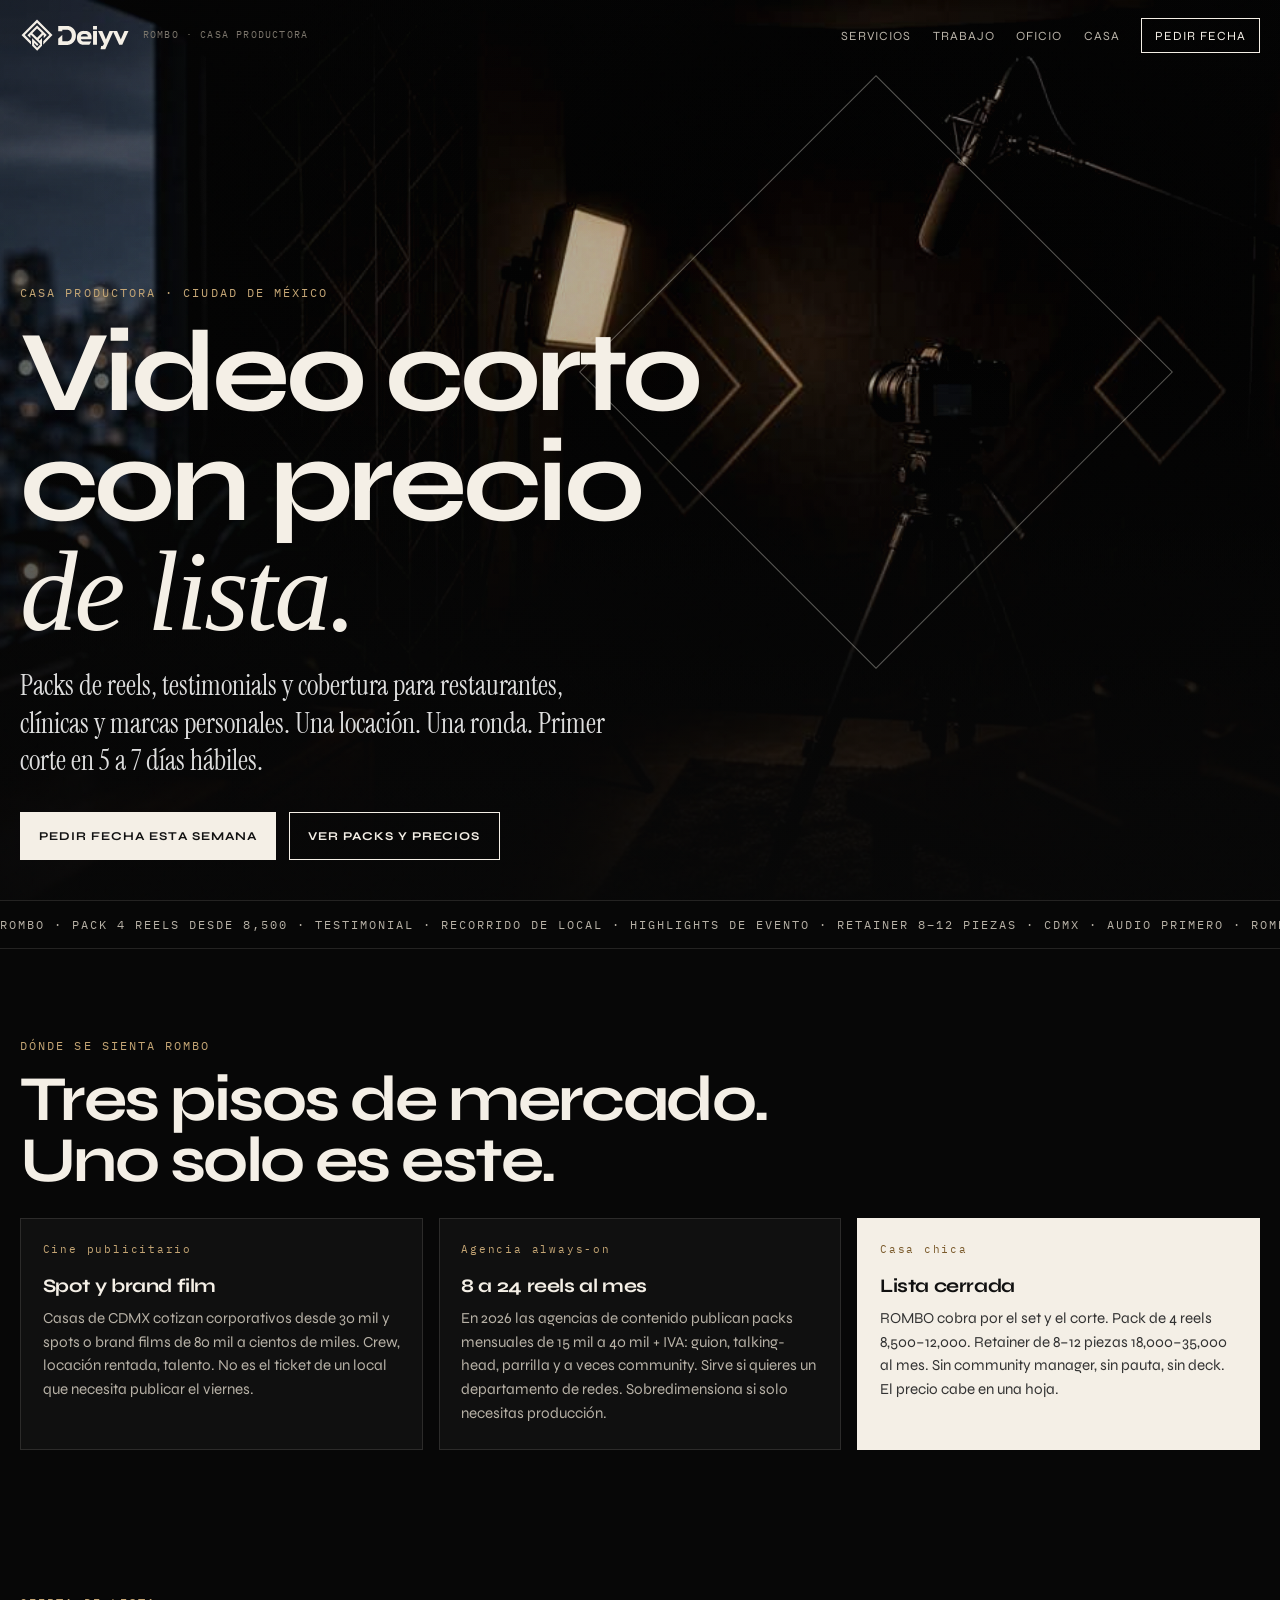
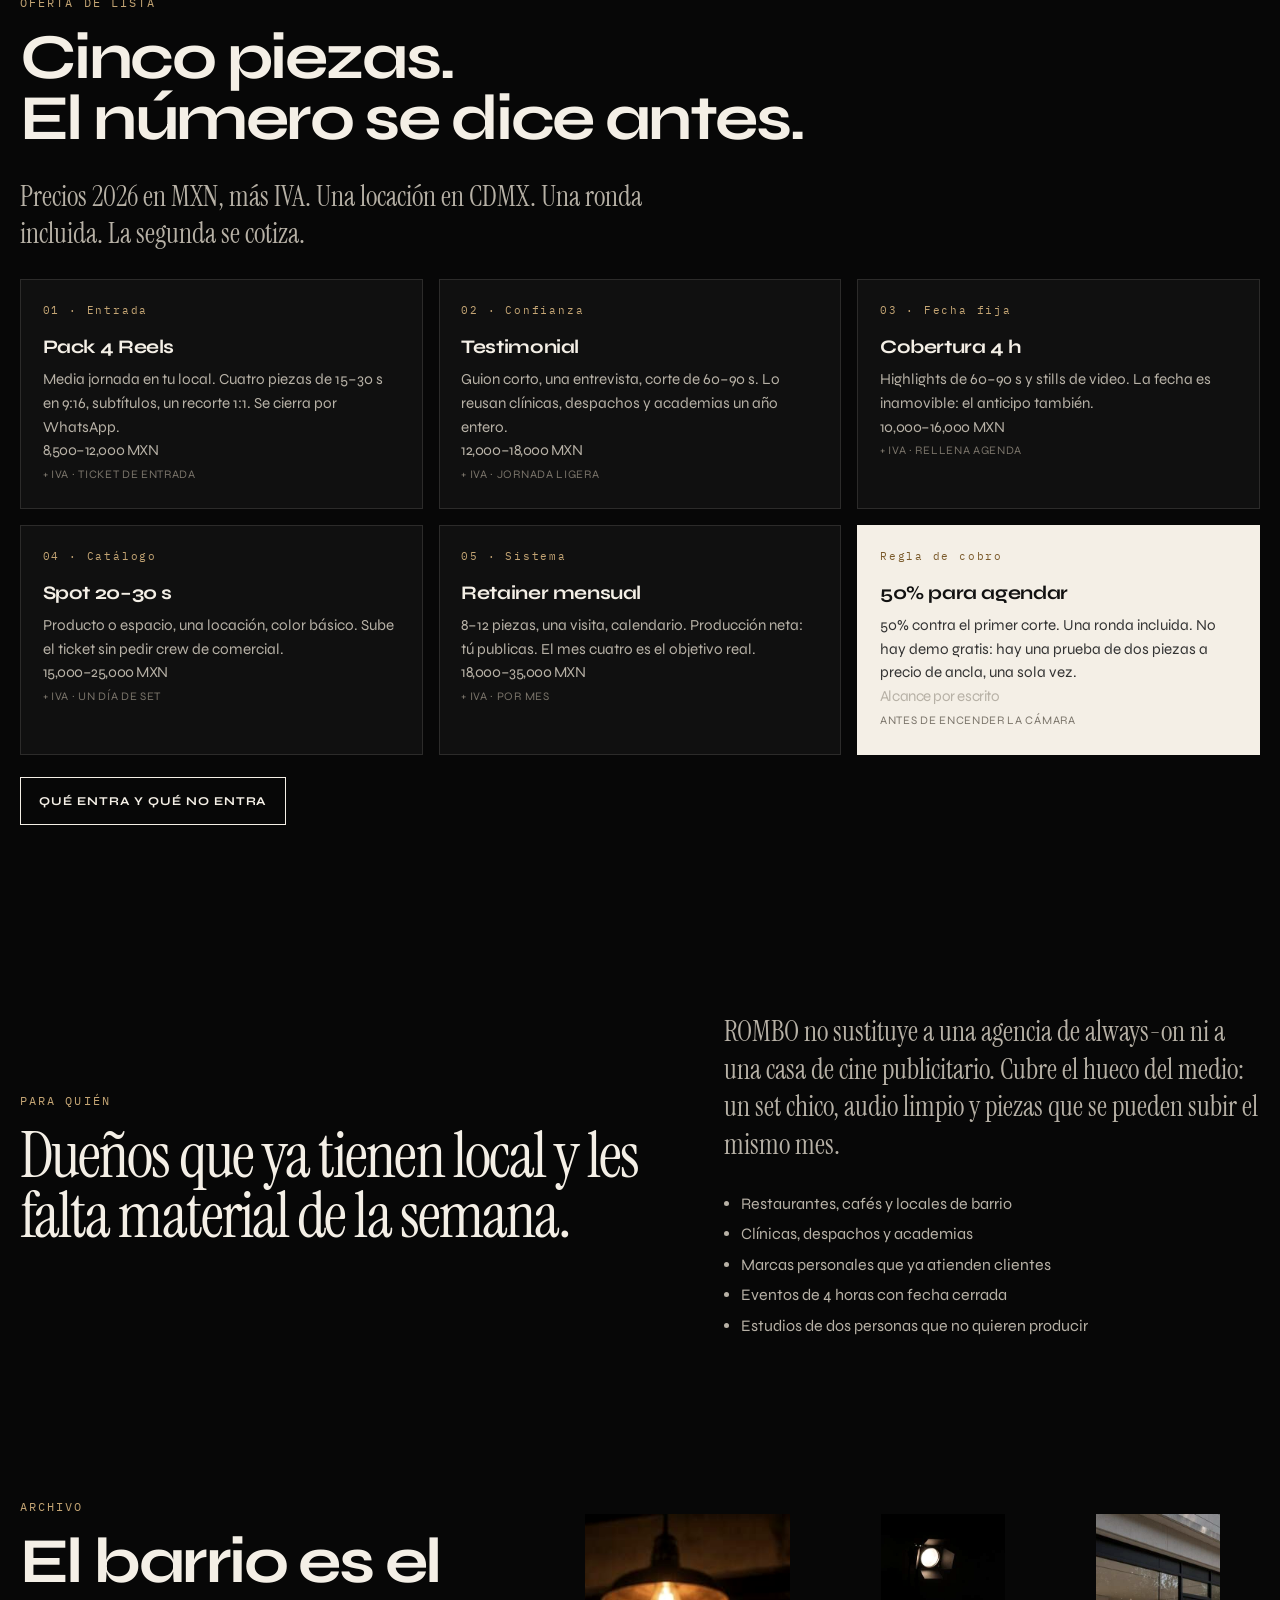
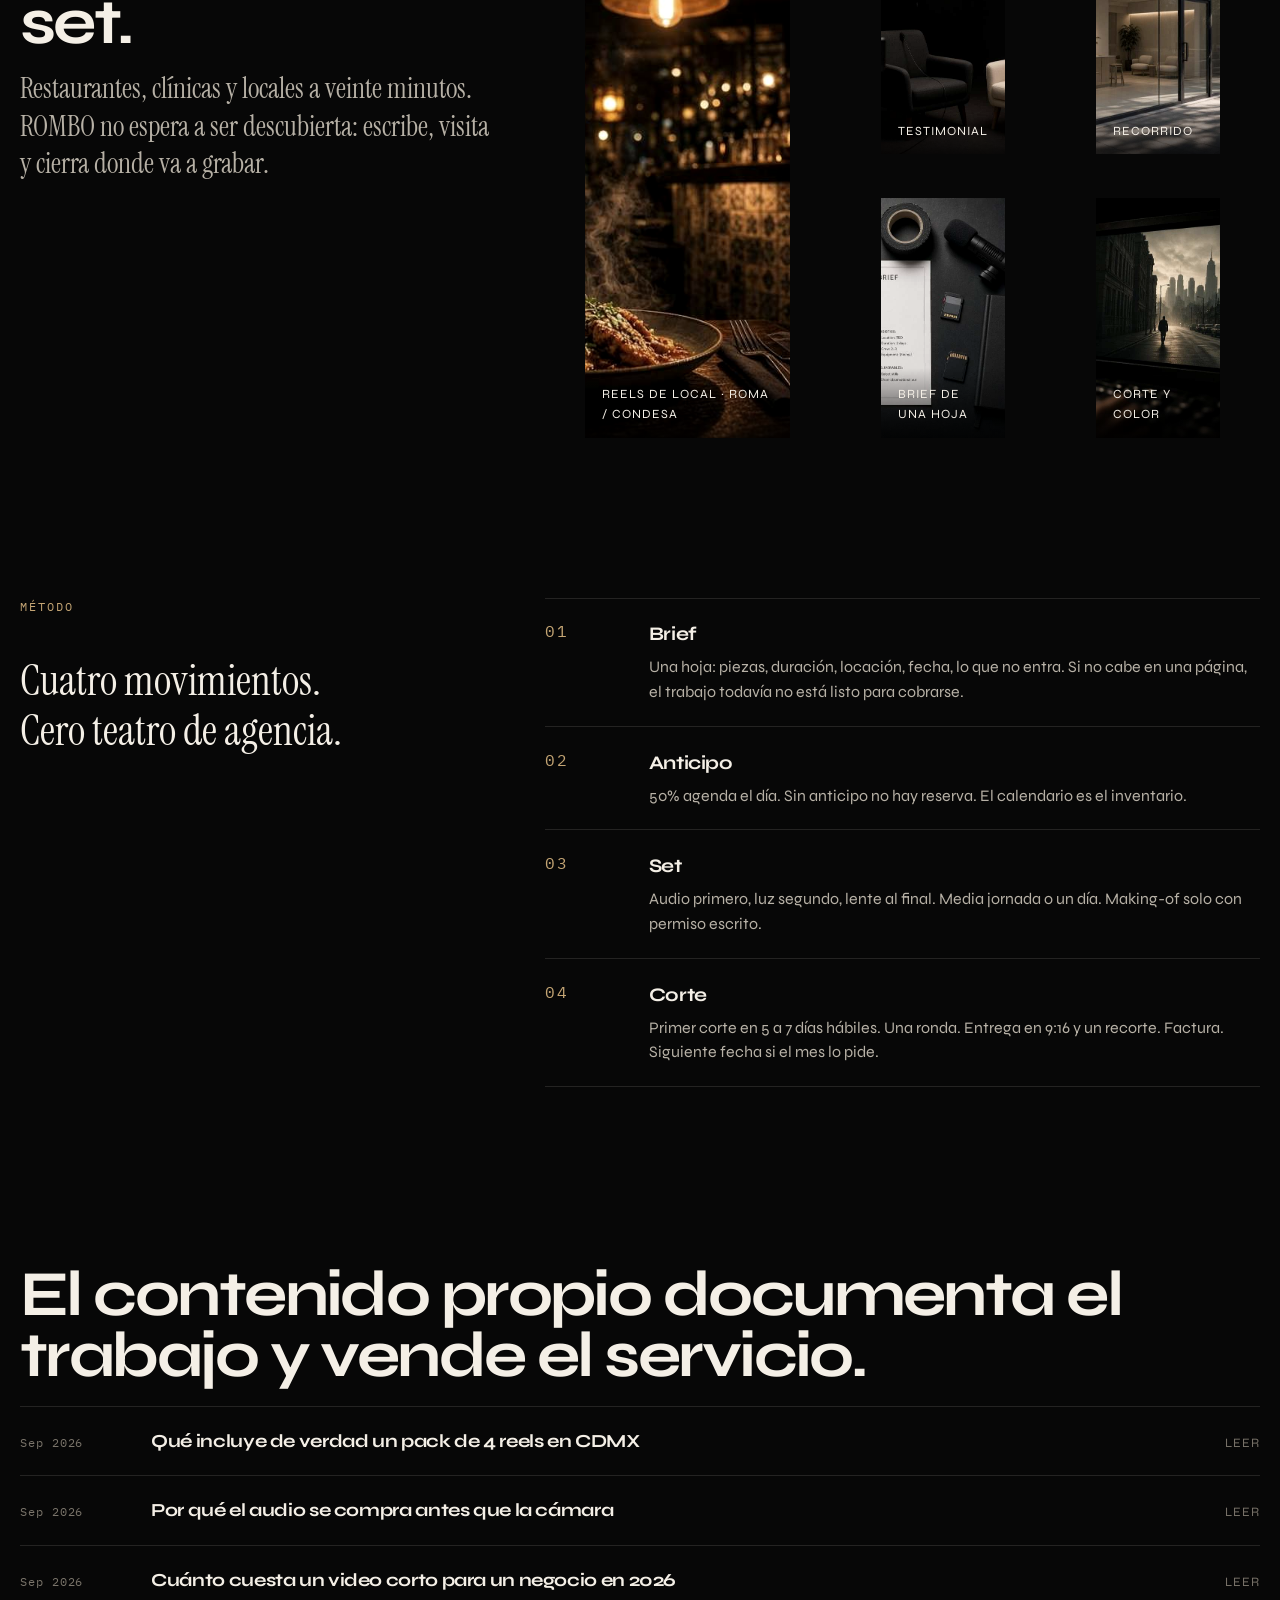
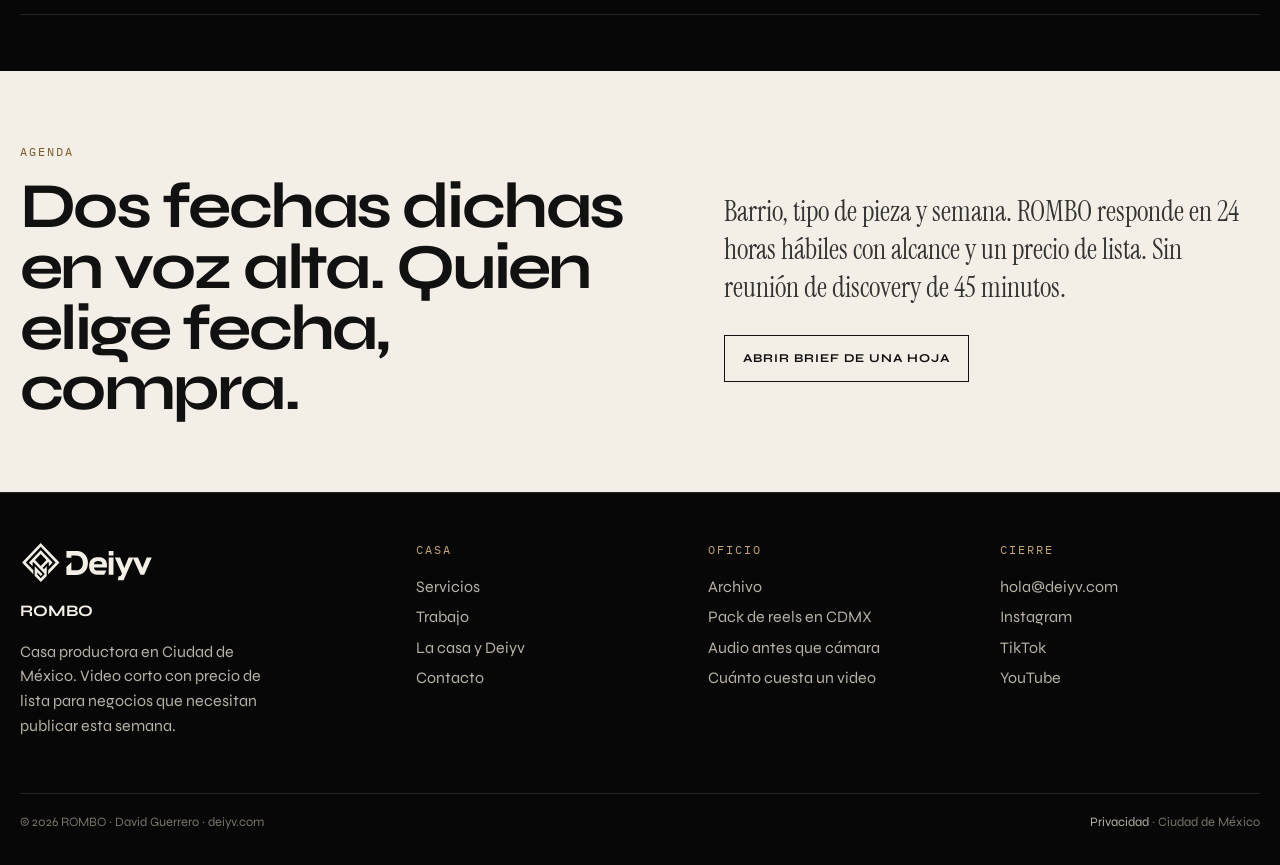
==== commit 30458942: "Commit completo: copy 2026, lockups, lookbook y assets de marca Commit completo: copy 2026, lockups," ====
--- a/index.html
+++ b/index.html
@@ -7,7 +7,11 @@
   <meta name="description" content="Casa productora en Ciudad de México. Pack de 4 reels desde 8,500 MXN, testimonials y cobertura con precio de lista, brief de una hoja y primer corte en 5–7 días.">
   <meta name="robots" content="index,follow,max-image-preview:large">
   <meta name="author" content="David Guerrero · ROMBO">
+  <meta name="geo.region" content="MX-CMX">
+  <meta name="geo.placename" content="Ciudad de México">
   <link rel="canonical" href="https://deiyv.com/">
+  <link rel="alternate" hreflang="es-MX" href="https://deiyv.com/">
+  <link rel="alternate" hreflang="es" href="https://deiyv.com/">
   <link rel="icon" type="image/svg+xml" href="assets/brand/favicon.svg">
   <link rel="apple-touch-icon" href="assets/brand/favicon.svg">
   <link rel="manifest" href="site.webmanifest">
@@ -16,12 +20,67 @@
   <meta property="og:locale" content="es_MX">
   <meta property="og:site_name" content="ROMBO">
   <meta property="og:title" content="ROMBO — Video corto para negocios en CDMX">
-  <meta property="og:description" content="Pack de 4 reels desde 8,500 MXN. Precio de lista, una ronda, primer corte en 5 a 7 días.">
+  <meta property="og:description" content="Casa productora en Ciudad de México. Pack de 4 reels desde 8,500 MXN, testimonials y cobertura con precio de lista, brief de una hoja y primer corte en 5–7 días.">
   <meta property="og:url" content="https://deiyv.com/">
+  <meta property="og:image" content="https://deiyv.com/assets/img/set-rincon.svg">
+  <meta name="twitter:card" content="summary_large_image">
+  <meta name="twitter:title" content="ROMBO — Video corto para negocios en CDMX">
+  <meta name="twitter:description" content="Casa productora en Ciudad de México. Pack de 4 reels desde 8,500 MXN, testimonials y cobertura con precio de lista.">
+  <meta name="twitter:image" content="https://deiyv.com/assets/img/set-rincon.svg">
   <link rel="preconnect" href="https://fonts.googleapis.com">
   <link rel="preconnect" href="https://fonts.gstatic.com" crossorigin>
   <link href="https://fonts.googleapis.com/css2?family=IBM+Plex+Mono:wght@400;500&family=Instrument+Serif:ital@0;1&family=Syne:wght@500;600;700;800&display=swap" rel="stylesheet">
   <link rel="stylesheet" href="css/site.css">
+  <script type="application/ld+json">
+{
+  "@context": "https://schema.org",
+  "@graph": [
+    {
+      "@type": ["Organization","LocalBusiness","ProfessionalService"],
+      "@id": "https://deiyv.com/#org",
+      "name": "ROMBO",
+      "alternateName": ["ROMBO Casa productora","Deiyv","David Guerrero"],
+      "url": "https://deiyv.com/",
+      "logo": "https://deiyv.com/assets/brand/deiyv-logo.svg",
+      "image": "https://deiyv.com/assets/img/set-rincon.svg",
+      "description": "Casa productora en Ciudad de México. Video corto para PyMEs, testimonials, recorridos y cobertura de eventos.",
+      "email": "hola@deiyv.com",
+      "foundingDate": "2026",
+      "areaServed": {"@type":"City","name":"Ciudad de México"},
+      "address": {
+        "@type": "PostalAddress",
+        "addressLocality": "Ciudad de México",
+        "addressRegion": "CDMX",
+        "addressCountry": "MX"
+      },
+      "priceRange": "$$",
+      "sameAs": [
+        "https://instagram.com/deiyv",
+        "https://www.tiktok.com/@deiyv",
+        "https://www.youtube.com/@deiyv"
+      ],
+      "founder": {"@id": "https://deiyv.com/#david"}
+    },
+    {
+      "@type": "Person",
+      "@id": "https://deiyv.com/#david",
+      "name": "David Guerrero",
+      "alternateName": "Deiyv",
+      "jobTitle": "Dirección creativa",
+      "worksFor": {"@id": "https://deiyv.com/#org"},
+      "url": "https://deiyv.com/casa.html"
+    },
+    {
+      "@type": "WebSite",
+      "@id": "https://deiyv.com/#site",
+      "url": "https://deiyv.com/",
+      "name": "ROMBO",
+      "inLanguage": "es-MX",
+      "publisher": {"@id": "https://deiyv.com/#org"}
+    }
+  ]
+}
+</script>
 </head>
 <body>
   <div class="grain" aria-hidden="true"></div>
@@ -41,7 +100,11 @@
     </nav>
   </header>
   <main id="contenido">
+
     <section class="hero">
+      <div class="hero-media" aria-hidden="true">
+        <img src="assets/img/set-rincon.svg" alt="" width="1168" height="784" fetchpriority="high">
+      </div>
       <div class="hero-shade"></div>
       <div class="hero-frame" aria-hidden="true"></div>
       <div class="wrap hero-copy">
@@ -54,61 +117,177 @@
         </div>
       </div>
     </section>
+
     <div class="marquee" aria-hidden="true">
-      <div class="marquee-track">ROMBO · PACK 4 REELS DESDE 8,500 · TESTIMONIAL · COBERTURA 4 H · RETAINER 8–12 PIEZAS · CDMX · AUDIO PRIMERO · ROMBO · PACK 4 REELS DESDE 8,500 · TESTIMONIAL · COBERTURA 4 H · RETAINER 8–12 PIEZAS · CDMX · AUDIO PRIMERO ·</div>
+      <div class="marquee-track">
+        ROMBO · PACK 4 REELS DESDE 8,500 · TESTIMONIAL · RECORRIDO DE LOCAL · HIGHLIGHTS DE EVENTO · RETAINER 8–12 PIEZAS · CDMX · AUDIO PRIMERO ·
+        ROMBO · PACK 4 REELS DESDE 8,500 · TESTIMONIAL · RECORRIDO DE LOCAL · HIGHLIGHTS DE EVENTO · RETAINER 8–12 PIEZAS · CDMX · AUDIO PRIMERO ·
+      </div>
     </div>
+
     <section class="section">
       <div class="wrap">
         <p class="kicker" data-reveal>Dónde se sienta ROMBO</p>
         <h2 data-reveal style="margin-bottom:1.6rem">Tres pisos de mercado.<br>Uno solo es este.</h2>
         <div class="grid-3">
-          <article class="card" data-reveal><p class="num">Cine publicitario</p><h3>Spot y brand film</h3><p>Casas de CDMX cotizan corporativos desde 30 mil y brand films de 80 mil en adelante. No es el ticket de un local que necesita publicar el viernes.</p></article>
-          <article class="card" data-reveal><p class="num">Agencia always-on</p><h3>8 a 24 reels al mes</h3><p>Packs públicos 2026: 15 a 40 mil + IVA con guion, parrilla y a veces community. Sirve si quieres un departamento de redes.</p></article>
-          <article class="card" data-reveal style="background:var(--paper);color:var(--paper-ink)"><p class="num" style="color:#7a5a2b">Casa chica</p><h3>Lista cerrada</h3><p style="color:#333">ROMBO cobra el set y el corte. Pack 4 reels 8,500–12,000. Retainer 8–12 piezas 18,000–35,000 al mes. Sin community ni pauta.</p></article>
-        </div>
-      </div>
-    </section>
+          <article class="card" data-reveal>
+            <p class="num">Cine publicitario</p>
+            <h3>Spot y brand film</h3>
+            <p>Casas de CDMX cotizan corporativos desde 30 mil y spots o brand films de 80 mil a cientos de miles. Crew, locación rentada, talento. No es el ticket de un local que necesita publicar el viernes.</p>
+          </article>
+          <article class="card" data-reveal>
+            <p class="num">Agencia always-on</p>
+            <h3>8 a 24 reels al mes</h3>
+            <p>En 2026 las agencias de contenido publican packs mensuales de 15 mil a 40 mil + IVA: guion, talking-head, parrilla y a veces community. Sirve si quieres un departamento de redes. Sobredimensiona si solo necesitas producción.</p>
+          </article>
+          <article class="card" data-reveal style="background:var(--paper);color:var(--paper-ink)">
+            <p class="num" style="color:#7a5a2b">Casa chica</p>
+            <h3>Lista cerrada</h3>
+            <p style="color:#333">ROMBO cobra por el set y el corte. Pack de 4 reels 8,500–12,000. Retainer de 8–12 piezas 18,000–35,000 al mes. Sin community manager, sin pauta, sin deck. El precio cabe en una hoja.</p>
+          </article>
+        </div>
+      </div>
+    </section>
+
     <section class="section-tight">
       <div class="wrap">
         <p class="kicker" data-reveal>Oferta de lista</p>
         <h2 data-reveal style="margin-bottom:.6rem">Cinco piezas.<br>El número se dice antes.</h2>
-        <p class="lead" data-reveal style="margin-bottom:1.6rem">Precios 2026 en MXN, más IVA. Una locación. Una ronda.</p>
+        <p class="lead" data-reveal style="margin-bottom:1.6rem;max-width:42rem">Precios 2026 en MXN, más IVA. Una locación en CDMX. Una ronda incluida. La segunda se cotiza.</p>
         <div class="grid-3">
-          <article class="card" data-tilt data-reveal><p class="num">01 · Entrada</p><h3>Pack 4 Reels</h3><p>Media jornada. Cuatro piezas 15–30 s en 9:16, subtítulos, un recorte 1:1.</p><p class="price">8,500–12,000 MXN<small>+ IVA · ticket de entrada</small></p></article>
-          <article class="card" data-tilt data-reveal><p class="num">02 · Confianza</p><h3>Testimonial</h3><p>Guion corto, una entrevista, corte de 60–90 s.</p><p class="price">12,000–18,000 MXN<small>+ IVA · jornada ligera</small></p></article>
-          <article class="card" data-tilt data-reveal><p class="num">03 · Fecha fija</p><h3>Cobertura 4 h</h3><p>Highlights 60–90 s y stills. El anticipo agenda la fecha.</p><p class="price">10,000–16,000 MXN<small>+ IVA</small></p></article>
-          <article class="card" data-tilt data-reveal><p class="num">04 · Catálogo</p><h3>Spot 20–30 s</h3><p>Producto o espacio, una locación, color básico.</p><p class="price">15,000–25,000 MXN<small>+ IVA</small></p></article>
-          <article class="card" data-tilt data-reveal><p class="num">05 · Sistema</p><h3>Retainer mensual</h3><p>8–12 piezas, una visita, calendario. Tú publicas.</p><p class="price">18,000–35,000 MXN<small>+ IVA · por mes</small></p></article>
-          <article class="card" data-reveal style="background:var(--paper);color:var(--paper-ink)"><p class="num" style="color:#7a5a2b">Regla de cobro</p><h3>50% para agendar</h3><p style="color:#333">50% contra el primer corte. Una ronda. No hay demo gratis.</p><p class="price">Alcance por escrito<small>Antes de encender la cámara</small></p></article>
+          <article class="card" data-tilt data-reveal>
+            <p class="num">01 · Entrada</p>
+            <h3>Pack 4 Reels</h3>
+            <p>Media jornada en tu local. Cuatro piezas de 15–30 s en 9:16, subtítulos, un recorte 1:1. Se cierra por WhatsApp.</p>
+            <p class="price">8,500–12,000 MXN<small>+ IVA · ticket de entrada</small></p>
+          </article>
+          <article class="card" data-tilt data-reveal>
+            <p class="num">02 · Confianza</p>
+            <h3>Testimonial</h3>
+            <p>Guion corto, una entrevista, corte de 60–90 s. Lo reusan clínicas, despachos y academias un año entero.</p>
+            <p class="price">12,000–18,000 MXN<small>+ IVA · jornada ligera</small></p>
+          </article>
+          <article class="card" data-tilt data-reveal>
+            <p class="num">03 · Fecha fija</p>
+            <h3>Cobertura 4 h</h3>
+            <p>Highlights de 60–90 s y stills de video. La fecha es inamovible: el anticipo también.</p>
+            <p class="price">10,000–16,000 MXN<small>+ IVA · rellena agenda</small></p>
+          </article>
+          <article class="card" data-tilt data-reveal>
+            <p class="num">04 · Catálogo</p>
+            <h3>Spot 20–30 s</h3>
+            <p>Producto o espacio, una locación, color básico. Sube el ticket sin pedir crew de comercial.</p>
+            <p class="price">15,000–25,000 MXN<small>+ IVA · un día de set</small></p>
+          </article>
+          <article class="card" data-tilt data-reveal>
+            <p class="num">05 · Sistema</p>
+            <h3>Retainer mensual</h3>
+            <p>8–12 piezas, una visita, calendario. Producción neta: tú publicas. El mes cuatro es el objetivo real.</p>
+            <p class="price">18,000–35,000 MXN<small>+ IVA · por mes</small></p>
+          </article>
+          <article class="card" data-reveal style="background:var(--paper);color:var(--paper-ink)">
+            <p class="num" style="color:#7a5a2b">Regla de cobro</p>
+            <h3>50% para agendar</h3>
+            <p style="color:#333">50% contra el primer corte. Una ronda incluida. No hay demo gratis: hay una prueba de dos piezas a precio de ancla, una sola vez.</p>
+            <p class="price">Alcance por escrito<small>Antes de encender la cámara</small></p>
+          </article>
         </div>
         <p style="margin-top:1.4rem"><a class="btn btn-ghost" href="servicios.html">Qué entra y qué no entra</a></p>
       </div>
     </section>
+
+    <section class="section">
+      <div class="wrap grid-2">
+        <div data-reveal>
+          <p class="kicker">Para quién</p>
+          <h2 class="serif" style="font-weight:400;letter-spacing:-.03em">Dueños que ya tienen local y les falta material de la semana.</h2>
+        </div>
+        <div data-reveal>
+          <p class="lead">ROMBO no sustituye a una agencia de always-on ni a una casa de cine publicitario. Cubre el hueco del medio: un set chico, audio limpio y piezas que se pueden subir el mismo mes.</p>
+          <ul class="plain">
+            <li>Restaurantes, cafés y locales de barrio</li>
+            <li>Clínicas, despachos y academias</li>
+            <li>Marcas personales que ya atienden clientes</li>
+            <li>Eventos de 4 horas con fecha cerrada</li>
+            <li>Estudios de dos personas que no quieren producir</li>
+          </ul>
+        </div>
+      </div>
+    </section>
+
     <section class="section-tight">
+      <div class="wrap">
+        <div class="split">
+          <div data-reveal>
+            <p class="kicker">Archivo</p>
+            <h2>El barrio es el set.</h2>
+            <p class="lead" style="margin-top:1rem">Restaurantes, clínicas y locales a veinte minutos. ROMBO no espera a ser descubierta: escribe, visita y cierra donde va a grabar.</p>
+          </div>
+          <div class="work-grid" data-reveal>
+            <figure class="shot shot-lg">
+              <img src="assets/img/restaurante.svg" alt="Still de restaurante en Ciudad de México" width="1168" height="784" loading="lazy">
+              <figcaption>Reels de local · Roma / Condesa</figcaption>
+            </figure>
+            <figure class="shot">
+              <img src="assets/img/testimonial.svg" alt="Set de entrevista para testimonial" width="1168" height="784" loading="lazy">
+              <figcaption>Testimonial</figcaption>
+            </figure>
+            <figure class="shot">
+              <img src="assets/img/local.svg" alt="Fachada de local para recorrido" width="1168" height="784" loading="lazy">
+              <figcaption>Recorrido</figcaption>
+            </figure>
+            <figure class="shot">
+              <img src="assets/img/brief.svg" alt="Mesa de brief de producción" width="1168" height="784" loading="lazy">
+              <figcaption>Brief de una hoja</figcaption>
+            </figure>
+            <figure class="shot">
+              <img src="assets/img/color.svg" alt="Mesa de color" width="1168" height="784" loading="lazy">
+              <figcaption>Corte y color</figcaption>
+            </figure>
+          </div>
+        </div>
+      </div>
+    </section>
+
+    <section class="section">
       <div class="wrap split">
         <div data-reveal>
           <p class="kicker">Método</p>
           <p class="quote">Cuatro movimientos. Cero teatro de agencia.</p>
         </div>
         <div class="steps" data-reveal>
-          <div class="step"><span class="idx">01</span><div><h3>Brief</h3><p>Una hoja: piezas, duración, locación, fecha, lo que no entra.</p></div></div>
-          <div class="step"><span class="idx">02</span><div><h3>Anticipo</h3><p>50% agenda el día. Sin anticipo no hay reserva.</p></div></div>
-          <div class="step"><span class="idx">03</span><div><h3>Set</h3><p>Audio primero, luz segundo, lente al final.</p></div></div>
-          <div class="step"><span class="idx">04</span><div><h3>Corte</h3><p>Primer corte en 5 a 7 días hábiles. Una ronda. Factura.</p></div></div>
-        </div>
-      </div>
-    </section>
-    <section class="section">
+          <div class="step"><span class="idx">01</span><div><h3>Brief</h3><p>Una hoja: piezas, duración, locación, fecha, lo que no entra. Si no cabe en una página, el trabajo todavía no está listo para cobrarse.</p></div></div>
+          <div class="step"><span class="idx">02</span><div><h3>Anticipo</h3><p>50% agenda el día. Sin anticipo no hay reserva. El calendario es el inventario.</p></div></div>
+          <div class="step"><span class="idx">03</span><div><h3>Set</h3><p>Audio primero, luz segundo, lente al final. Media jornada o un día. Making-of solo con permiso escrito.</p></div></div>
+          <div class="step"><span class="idx">04</span><div><h3>Corte</h3><p>Primer corte en 5 a 7 días hábiles. Una ronda. Entrega en 9:16 y un recorte. Factura. Siguiente fecha si el mes lo pide.</p></div></div>
+        </div>
+      </div>
+    </section>
+
+    <section class="section-tight">
       <div class="wrap">
         <p class="kicker" data-reveal>Oficio</p>
         <h2 data-reveal style="margin-bottom:1.2rem">El contenido propio documenta el trabajo y vende el servicio.</h2>
         <div class="article-list">
-          <a class="article-row" href="oficio/pack-reels-cdmx.html" data-reveal><time datetime="2026-09">Sep 2026</time><strong>Qué incluye de verdad un pack de 4 reels en CDMX</strong><span>Leer</span></a>
-          <a class="article-row" href="oficio/audio-antes-que-camara.html" data-reveal><time datetime="2026-09">Sep 2026</time><strong>Por qué el audio se compra antes que la cámara</strong><span>Leer</span></a>
-          <a class="article-row" href="oficio/cuanto-cuesta-un-video.html" data-reveal><time datetime="2026-09">Sep 2026</time><strong>Cuánto cuesta un video corto para un negocio en 2026</strong><span>Leer</span></a>
-        </div>
-      </div>
-    </section>
+          <a class="article-row" href="oficio/pack-reels-cdmx.html" data-reveal>
+            <time datetime="2026-09">Sep 2026</time>
+            <strong>Qué incluye de verdad un pack de 4 reels en CDMX</strong>
+            <span>Leer</span>
+          </a>
+          <a class="article-row" href="oficio/audio-antes-que-camara.html" data-reveal>
+            <time datetime="2026-09">Sep 2026</time>
+            <strong>Por qué el audio se compra antes que la cámara</strong>
+            <span>Leer</span>
+          </a>
+          <a class="article-row" href="oficio/cuanto-cuesta-un-video.html" data-reveal>
+            <time datetime="2026-09">Sep 2026</time>
+            <strong>Cuánto cuesta un video corto para un negocio en 2026</strong>
+            <span>Leer</span>
+          </a>
+        </div>
+      </div>
+    </section>
+
     <section class="cta-band">
       <div class="wrap grid-2">
         <div>
@@ -116,18 +295,19 @@
           <h2>Dos fechas dichas en voz alta. Quien elige fecha, compra.</h2>
         </div>
         <div>
-          <p class="lead" style="color:#333">Barrio, tipo de pieza y semana. Respuesta en 24 horas hábiles con alcance y precio de lista.</p>
+          <p class="lead" style="color:#333">Barrio, tipo de pieza y semana. ROMBO responde en 24 horas hábiles con alcance y un precio de lista. Sin reunión de discovery de 45 minutos.</p>
           <p style="margin-top:1.4rem"><a class="btn" href="contacto.html">Abrir brief de una hoja</a></p>
         </div>
       </div>
     </section>
+
   </main>
   <footer class="site-footer">
     <div class="wrap foot-grid">
       <div>
         <img class="foot-lockup" src="assets/brand/deiyv-lockup-inverse.svg" width="180" height="58" alt="Deiyv">
         <strong>ROMBO</strong>
-        <p style="color:var(--ink-dim);max-width:28ch">Casa productora en Ciudad de México. Video corto con precio de lista.</p>
+        <p style="color:var(--ink-dim);max-width:28ch">Casa productora en Ciudad de México. Video corto con precio de lista para negocios que necesitan publicar esta semana.</p>
       </div>
       <div>
         <p class="kicker">Casa</p>
@@ -143,6 +323,7 @@
         <ul>
           <li><a href="oficio.html">Archivo</a></li>
           <li><a href="oficio/pack-reels-cdmx.html">Pack de reels en CDMX</a></li>
+          <li><a href="oficio/audio-antes-que-camara.html">Audio antes que cámara</a></li>
           <li><a href="oficio/cuanto-cuesta-un-video.html">Cuánto cuesta un video</a></li>
         </ul>
       </div>
@@ -151,13 +332,14 @@
         <ul>
           <li><a href="mailto:hola@deiyv.com">hola@deiyv.com</a></li>
           <li><a href="https://instagram.com/deiyv" rel="noopener">Instagram</a></li>
-          <li><a href="privacidad.html">Privacidad</a></li>
+          <li><a href="https://www.tiktok.com/@deiyv" rel="noopener">TikTok</a></li>
+          <li><a href="https://www.youtube.com/@deiyv" rel="noopener">YouTube</a></li>
         </ul>
       </div>
     </div>
     <div class="wrap foot-note">
       <span>© <span data-year>2026</span> ROMBO · David Guerrero · deiyv.com</span>
-      <span>Ciudad de México</span>
+      <span><a href="privacidad.html">Privacidad</a> · Ciudad de México</span>
     </div>
   </footer>
   <script src="js/config.js"></script>
--- a/css/site.css
+++ b/css/site.css
@@ -65,7 +65,7 @@
   text-decoration: none; z-index: 2;
 }
 .brand-lockup {
-  height: 38px; width: auto; max-width: min(210px, 52vw);
+  height: 36px; width: auto; max-width: min(248px, 62vw);
   object-fit: contain;
   display: block;
 }
@@ -339,7 +339,7 @@
 .site-footer ul { list-style: none; margin: 0; padding: 0; }
 .site-footer li { margin: .35rem 0; }
 .foot-lockup {
-  height: 42px; width: auto; max-width: 200px;
+  height: 44px; width: auto; max-width: 280px;
   display: block; margin: 0 0 .85rem;
   object-fit: contain;
 }
@@ -371,6 +371,15 @@
 }
 .faq summary::-webkit-details-marker { display: none; }
 .faq p { color: var(--ink-dim); margin: .6rem 0 0; }
+
+.plain { color: var(--ink-dim); padding-left: 1.1rem; }
+.plain li { margin: .35rem 0; }
+.fine {
+  margin-top: 1rem;
+  color: var(--mute);
+  font-size: .88rem;
+  max-width: 46rem;
+}
 
 .form {
   display: grid; gap: .8rem;
@@ -456,5 +465,5 @@
   .site-nav a { font-size: 1.15rem; }
   .wrap { width: min(var(--max), calc(100% - 1.6rem)); }
   .brand-name { display: none; }
-  .brand-lockup { height: 32px; max-width: min(168px, 58vw); }
-}
+  .brand-lockup { height: 28px; max-width: min(200px, 64vw); }
+}
